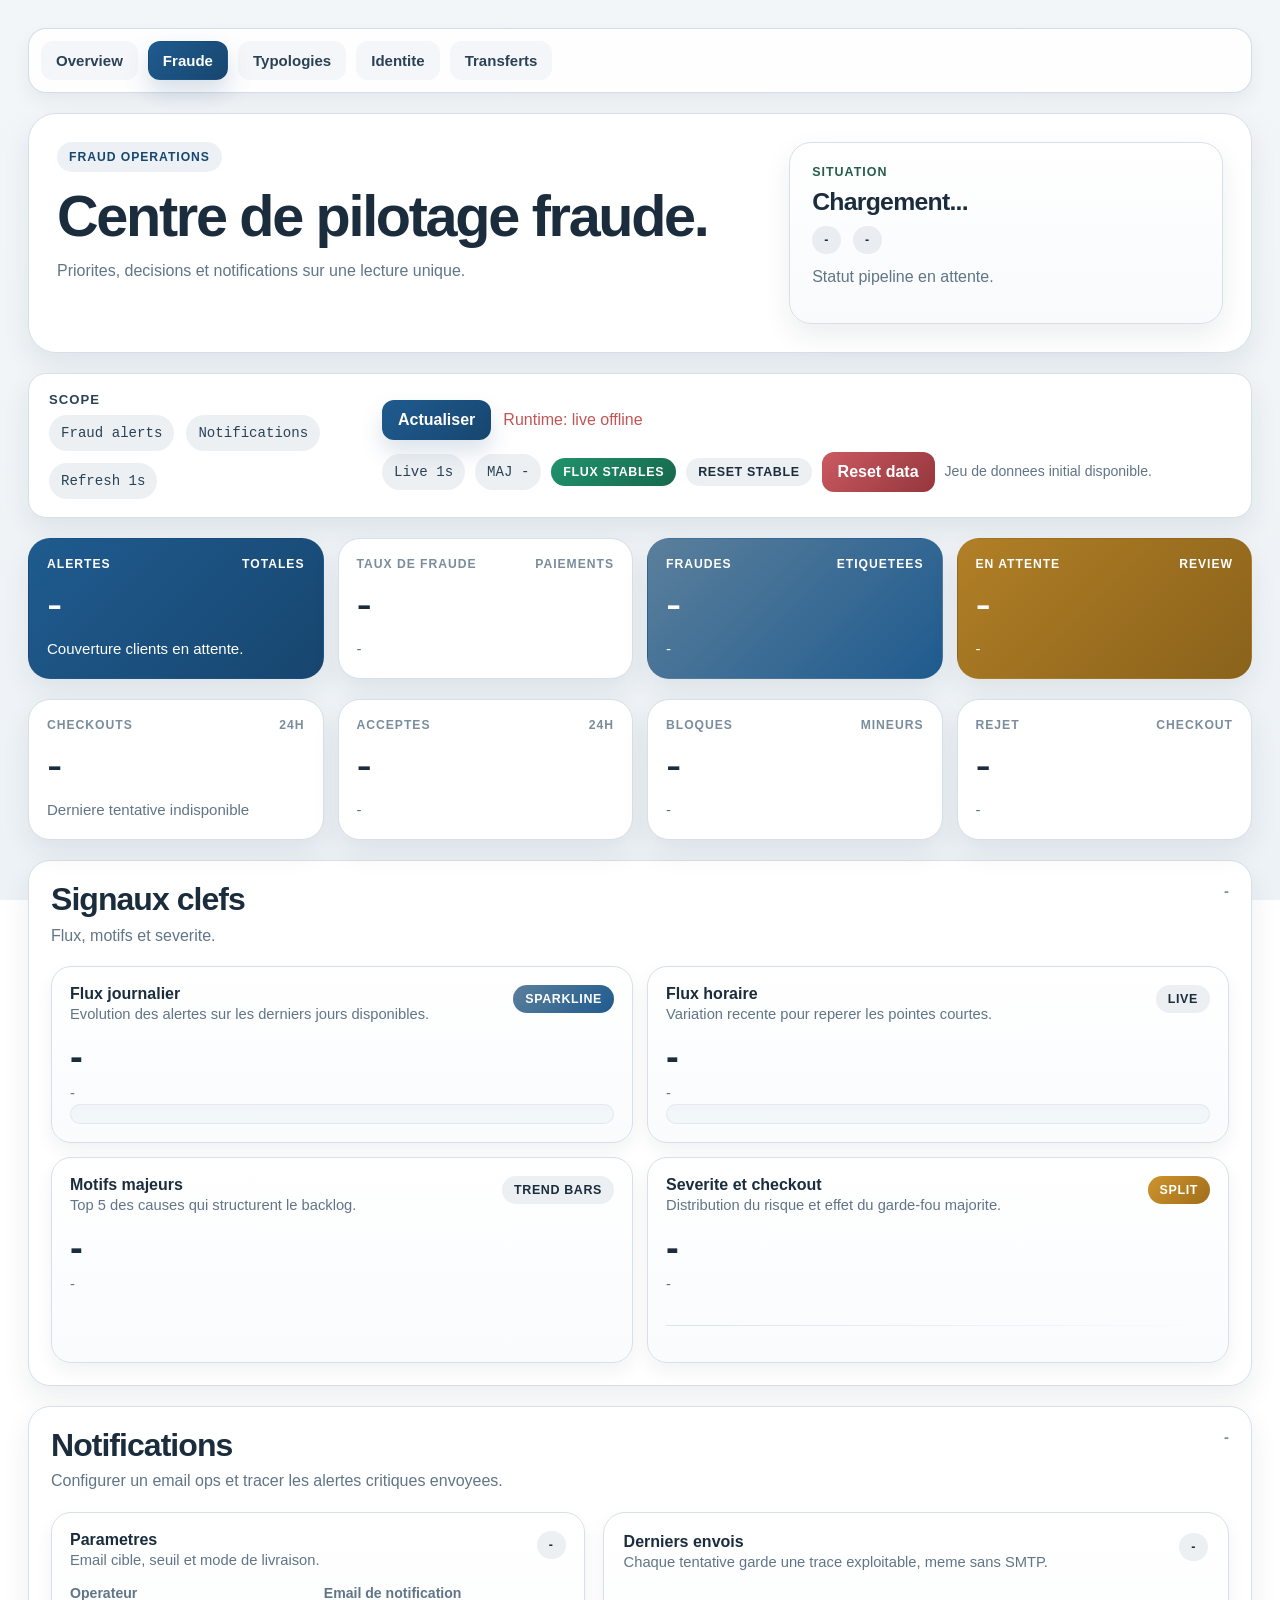
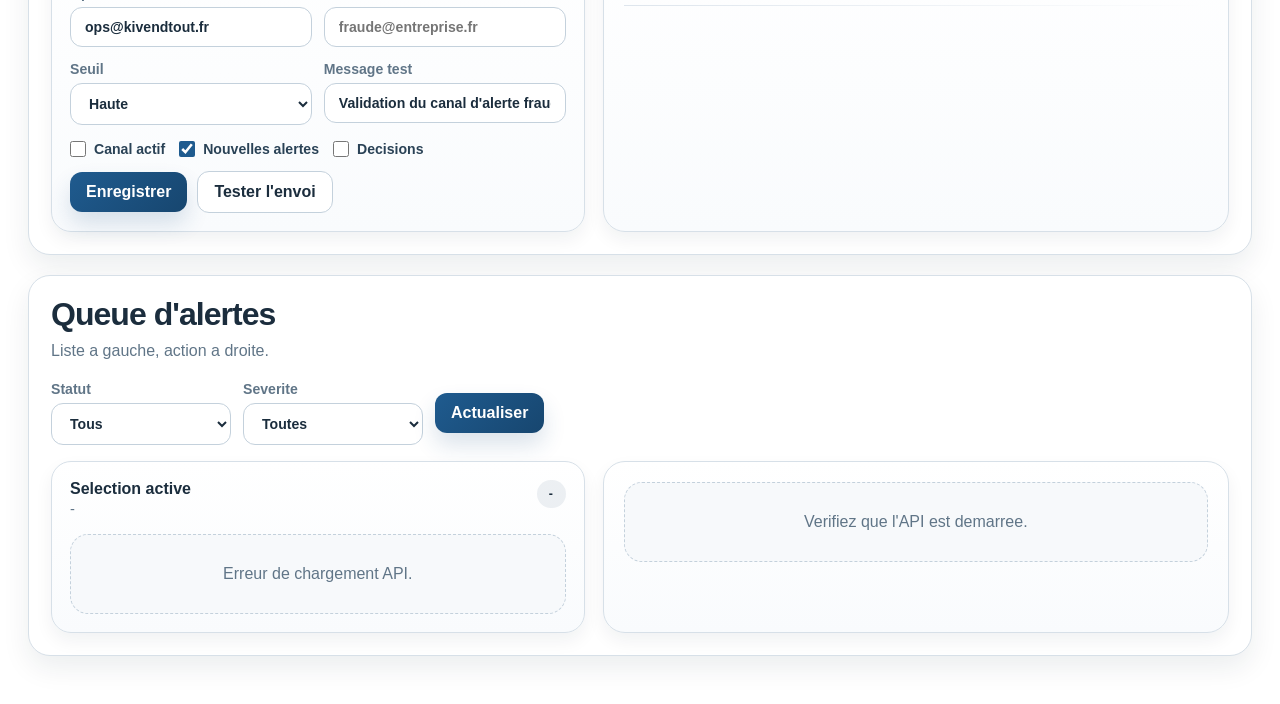
==== dashboard/fraud_dashboard.html @ e23a3c9f "KiVendTout: plateforme data de detection de fraude (RNCP40875 Bloc 1) Projet data complet (PostgreSQ" ====
<!DOCTYPE html>
<html lang="fr">
<head>
    <meta charset="UTF-8">
    <meta name="viewport" content="width=device-width, initial-scale=1.0">
    <title>Fraude Globale - KiVendTout</title>
    <link rel="stylesheet" href="dashboard_theme.css">
    <style>
        .signal-grid {
            display: grid;
            grid-template-columns: repeat(2, minmax(0, 1fr));
            gap: 14px;
        }

        .focus-copy {
            margin-top: 10px;
        }

        .queue-summary {
            display: flex;
            justify-content: space-between;
            gap: 12px;
            align-items: center;
            margin-bottom: 14px;
        }

        .alert-score-line {
            margin-top: 8px;
        }

        .detail-actions {
            margin-top: 18px;
        }

        .detail-actions .action-row {
            margin-top: 12px;
        }

        .notification-grid {
            display: grid;
            grid-template-columns: minmax(320px, 0.92fr) minmax(0, 1.08fr);
            gap: 18px;
        }

        .notification-stack {
            display: grid;
            gap: 14px;
        }

        .notification-row {
            display: grid;
            grid-template-columns: repeat(2, minmax(0, 1fr));
            gap: 12px;
        }

        .toggle-row {
            display: flex;
            gap: 14px;
            flex-wrap: wrap;
            margin-top: 2px;
        }

        .toggle-item {
            display: inline-flex;
            align-items: center;
            gap: 8px;
            color: var(--ink-900);
            font-size: 0.88rem;
            font-weight: 800;
        }

        .toggle-item input {
            width: 16px;
            height: 16px;
            accent-color: var(--accent);
        }

        .notification-summary {
            display: grid;
            gap: 10px;
        }

        .history-list {
            display: grid;
            gap: 10px;
        }

        .history-item {
            padding: 14px 15px;
            border-radius: 16px;
            border: 1px solid var(--border);
            background: var(--card-soft);
        }

        .history-item strong {
            display: block;
            font-size: 0.95rem;
            font-weight: 900;
            color: var(--ink-950);
        }

        .history-item p {
            margin-top: 6px;
            color: var(--ink-760);
            font-size: 0.88rem;
            line-height: 1.5;
        }

        .action-row.compact {
            display: flex;
            gap: 10px;
            flex-wrap: wrap;
        }

        @media (max-width: 980px) {
            .signal-grid {
                grid-template-columns: 1fr;
            }

            .notification-grid,
            .notification-row {
                grid-template-columns: 1fr;
            }
        }
    </style>
</head>
<body>
<div class="layout">
    <nav class="top-nav">
        <a href="index.html">Overview</a>
        <a class="active" href="fraud_dashboard.html">Fraude</a>
        <a href="fraud_types_dashboard.html">Typologies</a>
        <a href="id_cards_dashboard.html">Identite</a>
        <a href="transfer_kpi_dashboard.html">Transferts</a>
    </nav>

    <section class="masthead">
        <div>
            <div class="eyebrow">Fraud operations</div>
            <h1>Centre de pilotage fraude.</h1>
            <p>Priorites, decisions et notifications sur une lecture unique.</p>
        </div>
        <aside class="hero-note">
            <h2>Situation</h2>
            <strong id="fraud-headline">Chargement...</strong>
            <div class="pill-row">
                <span class="status-pill" id="fraud-level">-</span>
                <span class="status-pill" id="transfer-level">-</span>
            </div>
            <p id="transfer-headline" class="focus-copy">Statut pipeline en attente.</p>
            <ul id="fraud-insights" class="info-list"></ul>
        </aside>
    </section>

    <div class="command-strip">
        <div>
            <strong>Scope</strong>
            <div class="command-row">
                <span class="command-chip">Fraud alerts</span>
                <span class="command-chip">Notifications</span>
                <span class="command-chip">Refresh 1s</span>
            </div>
        </div>
        <div class="runtime-line">
            <button class="btn-primary" onclick="refreshFraudDashboard()">Actualiser</button>
            <span id="runtime-status">Runtime: idle</span>
        </div>
    </div>

    <section class="metric-grid">
        <article class="metric-card accent">
            <div class="label"><span>Alertes</span><span>totales</span></div>
            <div class="value" id="total-alerts">-</div>
            <p class="support" id="coverage-copy">Couverture clients en attente.</p>
        </article>
        <article class="metric-card">
            <div class="label"><span>Taux de fraude</span><span>paiements</span></div>
            <div class="value" id="fraud-rate">-</div>
            <p class="support" id="fraud-rate-note">-</p>
        </article>
        <article class="metric-card cool">
            <div class="label"><span>Fraudes</span><span>etiquetees</span></div>
            <div class="value" id="fraud-payments">-</div>
            <p class="support" id="severity-note">-</p>
        </article>
        <article class="metric-card gold">
            <div class="label"><span>En attente</span><span>review</span></div>
            <div class="value" id="pending-review">-</div>
            <p class="support" id="top-reason-copy">-</p>
        </article>
    </section>

    <section class="metric-grid">
        <article class="metric-card">
            <div class="label"><span>Checkouts</span><span>24h</span></div>
            <div class="value" id="checkout-attempts">-</div>
            <p class="support" id="checkout-last-attempt">-</p>
        </article>
        <article class="metric-card">
            <div class="label"><span>Acceptes</span><span>24h</span></div>
            <div class="value" id="checkout-accepted">-</div>
            <p class="support" id="checkout-accepted-note">-</p>
        </article>
        <article class="metric-card">
            <div class="label"><span>Bloques</span><span>mineurs</span></div>
            <div class="value" id="checkout-blocked">-</div>
            <p class="support" id="checkout-blocked-note">-</p>
        </article>
        <article class="metric-card">
            <div class="label"><span>Rejet</span><span>checkout</span></div>
            <div class="value" id="checkout-reject-rate">-</div>
            <p class="support" id="checkout-age-note">-</p>
        </article>
    </section>

    <section class="panel">
        <div class="section-head">
            <div>
                <h2>Signaux clefs</h2>
                <p>Flux, motifs et severite.</p>
            </div>
            <div class="section-meta" id="signal-meta">-</div>
        </div>
        <div class="signal-grid">
            <article class="chart-card">
                <div class="chart-head">
                    <div>
                        <h3>Flux journalier</h3>
                        <p>Evolution des alertes sur les derniers jours disponibles.</p>
                    </div>
                    <span class="status-pill cool">Sparkline</span>
                </div>
                <strong class="chart-value" id="daily-flow-value">-</strong>
                <p class="chart-meta" id="daily-flow-meta">-</p>
                <div class="sparkline-frame" id="daily-flow-chart"></div>
            </article>
            <article class="chart-card">
                <div class="chart-head">
                    <div>
                        <h3>Flux horaire</h3>
                        <p>Variation recente pour reperer les pointes courtes.</p>
                    </div>
                    <span class="status-pill">Live</span>
                </div>
                <strong class="chart-value" id="hourly-flow-value">-</strong>
                <p class="chart-meta" id="hourly-flow-meta">-</p>
                <div class="sparkline-frame" id="hourly-flow-chart"></div>
            </article>
            <article class="chart-card">
                <div class="chart-head">
                    <div>
                        <h3>Motifs majeurs</h3>
                        <p>Top 5 des causes qui structurent le backlog.</p>
                    </div>
                    <span class="status-pill">Trend bars</span>
                </div>
                <strong class="chart-value" id="top-reasons-value">-</strong>
                <p class="chart-meta" id="top-reasons-meta">-</p>
                <div class="bar-list" id="top-reasons-bars"></div>
            </article>
            <article class="chart-card">
                <div class="chart-head">
                    <div>
                        <h3>Severite et checkout</h3>
                        <p>Distribution du risque et effet du garde-fou majorite.</p>
                    </div>
                    <span class="status-pill warning">Split</span>
                </div>
                <strong class="chart-value" id="severity-split-value">-</strong>
                <p class="chart-meta" id="severity-split-meta">-</p>
                <div id="severity-bar"></div>
                <div class="legend-row" id="severity-legend" style="margin-top:12px;"></div>
                <div class="divider"></div>
                <div id="checkout-bar"></div>
                <div class="legend-row" id="checkout-legend" style="margin-top:12px;"></div>
            </article>
        </div>
    </section>

    <section class="panel">
        <div class="section-head">
            <div>
                <h2>Notifications</h2>
                <p>Configurer un email ops et tracer les alertes critiques envoyees.</p>
            </div>
            <div class="section-meta" id="notification-meta">-</div>
        </div>
        <div class="notification-grid">
            <article class="list-panel">
                <div class="list-head">
                    <div>
                        <h3>Parametres</h3>
                        <p>Email cible, seuil et mode de livraison.</p>
                    </div>
                    <span class="status-pill" id="notification-mode-pill">-</span>
                </div>
                <div class="notification-stack">
                    <div class="notification-row">
                        <label class="control" for="operator-identity">
                            Operateur
                            <input id="operator-identity" type="text" value="ops@kivendtout.fr" placeholder="ops@kivendtout.fr">
                        </label>
                        <label class="control" for="notification-email">
                            Email de notification
                            <input id="notification-email" type="email" placeholder="fraude@entreprise.fr">
                        </label>
                    </div>
                    <div class="notification-row">
                        <label class="control" for="notification-severity">
                            Seuil
                            <select id="notification-severity">
                                <option value="HIGH">Haute</option>
                                <option value="MEDIUM">Moyenne et plus</option>
                                <option value="LOW">Toutes</option>
                            </select>
                        </label>
                        <label class="control" for="notification-message">
                            Message test
                            <input id="notification-message" type="text" value="Validation du canal d'alerte fraude." placeholder="Message additionnel">
                        </label>
                    </div>
                    <div class="toggle-row">
                        <label class="toggle-item"><input id="notification-enabled" type="checkbox"> Canal actif</label>
                        <label class="toggle-item"><input id="notification-on-new" type="checkbox" checked> Nouvelles alertes</label>
                        <label class="toggle-item"><input id="notification-on-decision" type="checkbox"> Decisions</label>
                    </div>
                    <div class="action-row compact">
                        <button class="btn-primary" onclick="saveNotificationConfig()">Enregistrer</button>
                        <button class="btn-secondary" onclick="sendTestNotification()">Tester l'envoi</button>
                    </div>
                </div>
            </article>
            <article class="detail-panel">
                <div class="detail-head">
                    <div>
                        <h3>Derniers envois</h3>
                        <p>Chaque tentative garde une trace exploitable, meme sans SMTP.</p>
                    </div>
                    <span class="status-pill" id="notification-history-pill">-</span>
                </div>
                <div class="notification-summary" id="notification-summary"></div>
                <div class="divider"></div>
                <div class="history-list" id="notification-history"></div>
            </article>
        </div>
    </section>

    <section class="panel">
        <div class="section-head">
            <div>
                <h2>Queue d'alertes</h2>
                <p>Liste a gauche, action a droite.</p>
            </div>
        </div>
        <div class="control-row">
            <label class="control" for="filter-status">
                Statut
                <select id="filter-status">
                    <option value="">Tous</option>
                    <option value="PENDING_REVIEW">En attente</option>
                    <option value="INVESTIGATING">En investigation</option>
                    <option value="APPROVED">Approuve</option>
                    <option value="BLOCKED">Bloque</option>
                </select>
            </label>
            <label class="control" for="filter-severity">
                Severite
                <select id="filter-severity">
                    <option value="">Toutes</option>
                    <option value="HIGH">Haute</option>
                    <option value="MEDIUM">Moyenne</option>
                    <option value="LOW">Basse</option>
                </select>
            </label>
            <button class="btn-primary" onclick="loadAlerts()">Actualiser</button>
        </div>
        <div class="drilldown-grid">
            <article class="list-panel">
                <div class="list-head">
                    <div>
                        <h3>Selection active</h3>
                        <p id="queue-copy">-</p>
                    </div>
                    <span class="status-pill" id="queue-status-pill">-</span>
                </div>
                <div class="list-summary" id="queue-summary"></div>
                <div class="list-items" id="alerts-list"></div>
            </article>
            <article class="detail-panel" id="alert-detail"></article>
        </div>
    </section>
</div>

<script src="dashboard_ops.js"></script>
<script src="live_sync.js"></script>
<script>
    const DASHBOARD_HOST = window.location.hostname || 'localhost';
    const API_HOST = ['127.0.0.1', '0.0.0.0', '::1', '[::1]'].includes(DASHBOARD_HOST) ? 'localhost' : DASHBOARD_HOST;
    const API_URL = `${window.location.protocol}//${API_HOST}:8000`;
    let currentAlerts = [];
    let selectedAlertId = null;
    let checkoutStatsCache = null;
    let fraudStatsCache = null;
    let notificationConfigCache = null;
    let notificationHistoryCache = [];
    let opsController = null;

    function escapeHtml(value) {
        return String(value ?? '')
            .replace(/&/g, '&amp;')
            .replace(/</g, '&lt;')
            .replace(/>/g, '&gt;')
            .replace(/"/g, '&quot;')
            .replace(/'/g, '&#39;');
    }

    function setRuntimeStatus(message, isError = false) {
        const el = document.getElementById('runtime-status');
        if (!el) return;
        el.textContent = `Runtime: ${message}`;
        el.style.color = isError ? 'var(--danger)' : 'var(--ink-760)';
    }

    function setTonePill(id, label) {
        const el = document.getElementById(id);
        if (!el) return;
        el.textContent = label || '-';
        el.className = 'status-pill';
        if (['modere', 'moyenne', 'inactif'].includes(label)) {
            el.classList.add('warning');
        } else if (['eleve', 'aucune_donnee'].includes(label)) {
            el.classList.add('danger');
        } else if (['faible', 'ok', 'actif', 'large'].includes(label)) {
            el.classList.add('success');
        } else {
            el.classList.add('cool');
        }
    }

    function translateStatus(status) {
        const translations = {
            PENDING_REVIEW: 'En attente',
            INVESTIGATING: 'En investigation',
            APPROVED: 'Approuve',
            BLOCKED: 'Bloque'
        };
        return translations[status] || status || '-';
    }

    function translateDecision(decision) {
        const translations = {
            APPROVE: 'Approuver',
            BLOCK: 'Bloquer',
            INVESTIGATE: 'Investigation'
        };
        return translations[decision] || decision || '-';
    }

    function translateReason(reason) {
        const translations = {
            FIRST_PAYMENT: 'Premier paiement',
            NEW_CUSTOMER: 'Nouveau client',
            UNUSUAL_HOUR: 'Horaire suspect',
            MOBILE_DEVICE: 'Appareil mobile',
            DIRECT_TRAFFIC: 'Trafic direct',
            PAYMENT_FAILED: 'Paiement echoue',
            VELOCITY_HIGH: 'Velocite elevee',
            NEW_DEVICE: 'Nouvel appareil',
            UNUSUAL_AMOUNT: 'Montant inhabituel',
            FAST_CHECKOUT: 'Checkout rapide',
            GEO_MISMATCH: 'Geo mismatch',
            AGE_RESTRICTED_ATTEMPT: 'Tentative produit 18+ mineur',
            IDENTITY_CHECK_REQUIRED: 'Controle identite requis',
            ADULT_CATALOG: 'Produit sensible',
            YOUNG_ADULT: 'Jeune adulte',
            ALT_PAYMENT_METHOD: 'Moyen de paiement alternatif',
            MANUAL_SETTLEMENT: 'Reglement manuel',
            PAYMENT_RISK_REVIEW: 'Revue risque paiement'
        };
        return translations[reason] || reason || '-';
    }

    function severityLabel(severity) {
        return ({ HIGH: 'Haute', MEDIUM: 'Moyenne', LOW: 'Basse' }[severity]) || severity || '-';
    }

    function severityTone(severity) {
        if (severity === 'HIGH') return 'danger';
        if (severity === 'MEDIUM') return 'warning';
        return 'cool';
    }

    function riskBarColor(score) {
        if (score >= 80) return 'var(--danger)';
        if (score >= 60) return 'var(--warning)';
        return 'var(--accent-cool)';
    }

    function fmtNumber(value, digits = 0) {
        if (value === null || value === undefined || Number.isNaN(Number(value))) return '-';
        return Number(value).toLocaleString('fr-FR', { minimumFractionDigits: digits, maximumFractionDigits: digits });
    }

    function toShortDate(value) {
        if (!value) return '-';
        return new Date(value).toLocaleString('fr-FR');
    }

    function getOperatorIdentity() {
        const value = (document.getElementById('operator-identity')?.value || '').trim();
        return value || 'ops@kivendtout.fr';
    }

    function buildSparklineSvg(points, tone = 'accent') {
        if (!points.length) {
            return '<div class="empty-state">Aucune serie disponible.</div>';
        }

        const width = 320;
        const height = 90;
        const paddingX = 10;
        const paddingY = 8;
        const max = Math.max(...points.map(point => Number(point.value) || 0), 1);
        const min = Math.min(...points.map(point => Number(point.value) || 0), 0);
        const range = Math.max(max - min, 1);
        const step = points.length === 1 ? 0 : (width - paddingX * 2) / (points.length - 1);
        const coords = points.map((point, index) => {
            const x = paddingX + step * index;
            const y = height - paddingY - (((Number(point.value) || 0) - min) / range) * (height - paddingY * 2);
            return { x, y };
        });
        const path = coords.map((point, index) => `${index === 0 ? 'M' : 'L'} ${point.x} ${point.y}`).join(' ');
        const area = `M ${coords[0].x} ${height - paddingY} ${coords.map(point => `L ${point.x} ${point.y}`).join(' ')} L ${coords[coords.length - 1].x} ${height - paddingY} Z`;
        const last = coords[coords.length - 1];
        const firstLabel = escapeHtml(points[0].label || 'debut');
        const lastLabel = escapeHtml(points[points.length - 1].label || 'fin');

        return `
            <svg class="sparkline" viewBox="0 0 ${width} ${height}" preserveAspectRatio="none" aria-hidden="true">
                <line class="sparkline-grid" x1="0" y1="${height - paddingY}" x2="${width}" y2="${height - paddingY}"></line>
                <line class="sparkline-grid" x1="0" y1="${(height - paddingY) / 2}" x2="${width}" y2="${(height - paddingY) / 2}"></line>
                <path class="sparkline-area ${tone}" d="${area}"></path>
                <path class="sparkline-line ${tone}" d="${path}"></path>
                ${coords.map(point => `<circle class="sparkline-point ${tone}" cx="${point.x}" cy="${point.y}" r="3.5"></circle>`).join('')}
                <text x="0" y="${height - 2}">${firstLabel}</text>
                <text x="${width}" y="${height - 2}" text-anchor="end">${lastLabel}</text>
                <text x="${Math.max(0, last.x - 6)}" y="${Math.max(12, last.y - 10)}" text-anchor="end">${fmtNumber(points[points.length - 1].value)}</text>
            </svg>
        `;
    }

    function renderSparkline(containerId, points, tone = 'accent') {
        document.getElementById(containerId).innerHTML = buildSparklineSvg(points, tone);
    }

    function renderBarList(containerId, rows, labelFn = value => value, tone = 'accent') {
        const container = document.getElementById(containerId);
        if (!rows.length) {
            container.innerHTML = '<div class="empty-state">Aucune valeur disponible.</div>';
            return;
        }
        const max = Math.max(...rows.map(row => Number(row.count) || 0), 1);
        container.innerHTML = rows.map(row => {
            const pct = ((Number(row.count) || 0) / max) * 100;
            return `
                <div class="bar-row">
                    <div class="bar-label">${escapeHtml(labelFn(row.reason || row.label || '-'))}</div>
                    <div class="bar-track"><div class="bar-fill ${tone}" style="width:${pct}%;"></div></div>
                    <div class="bar-value">${fmtNumber(row.count || row.value || 0)}</div>
                </div>
            `;
        }).join('');
    }

    function renderSplitBar(targetId, counts, total, mode = 'severity') {
        const el = document.getElementById(targetId);
        if (!total) {
            el.innerHTML = '<div class="empty-state">Aucune repartition disponible.</div>';
            return;
        }
        const segments = counts.map(item => {
            const width = Math.max((item.value / total) * 100, item.value > 0 ? 6 : 0);
            return `<div class="stacked-segment ${item.tone}" style="width:${width}%;"></div>`;
        }).join('');
        el.innerHTML = `<div class="stacked-bar" role="img" aria-label="${mode}">${segments}</div>`;
    }

    function updateSeverityVisuals(stats) {
        const counts = [
            { label: 'Haute', value: stats.alerts_by_severity?.HIGH || 0, tone: 'high' },
            { label: 'Moyenne', value: stats.alerts_by_severity?.MEDIUM || 0, tone: 'medium' },
            { label: 'Basse', value: stats.alerts_by_severity?.LOW || 0, tone: 'low' }
        ];
        const total = counts.reduce((sum, item) => sum + item.value, 0);
        document.getElementById('severity-split-value').textContent = `${fmtNumber(total)} alertes`;
        document.getElementById('severity-split-meta').textContent = `Haute ${fmtNumber(counts[0].value)} | Moyenne ${fmtNumber(counts[1].value)} | Basse ${fmtNumber(counts[2].value)}`;
        renderSplitBar('severity-bar', counts, total, 'repartition severite');
        document.getElementById('severity-legend').innerHTML = counts.map(item => `
            <span class="legend-chip"><span class="legend-dot ${item.tone}"></span>${item.label} ${fmtNumber(item.value)}</span>
        `).join('');
    }

    function updateCheckoutVisuals(stats) {
        if (!stats) return;
        const counts = [
            { label: 'Acceptes', value: stats.accepted_orders || 0, tone: 'low' },
            { label: 'Bloques', value: stats.blocked_underage_orders || 0, tone: 'high' }
        ];
        const total = counts.reduce((sum, item) => sum + item.value, 0);
        renderSplitBar('checkout-bar', counts, total, 'checkout');
        document.getElementById('checkout-legend').innerHTML = counts.map(item => `
            <span class="legend-chip"><span class="legend-dot ${item.tone}"></span>${item.label} ${fmtNumber(item.value)}</span>
        `).join('');
    }

    function renderAlertList() {
        const container = document.getElementById('alerts-list');
        if (!currentAlerts.length) {
            container.innerHTML = '<div class="empty-state">Aucune alerte sur ce filtre.</div>';
            document.getElementById('queue-summary').innerHTML = '';
            document.getElementById('queue-copy').textContent = 'Aucune ligne disponible.';
            document.getElementById('queue-status-pill').textContent = 'vide';
            document.getElementById('queue-status-pill').className = 'status-pill';
            document.getElementById('queue-status-pill').classList.add('cool');
            document.getElementById('alert-detail').innerHTML = '<div class="empty-state">Selectionner un filtre ou relancer les flux.</div>';
            return;
        }

        const visibleAlerts = currentAlerts.slice(0, 18);
        const highCount = currentAlerts.filter(alert => alert.severity === 'HIGH').length;
        const avgScore = currentAlerts.reduce((sum, alert) => sum + (alert.risk_score || 0), 0) / currentAlerts.length;
        document.getElementById('queue-copy').textContent = `${visibleAlerts.length}/${currentAlerts.length} lignes affichees`;
        const leadSeverity = highCount > 0 ? 'focus haute severite' : 'mix stable';
        document.getElementById('queue-status-pill').textContent = leadSeverity;
        document.getElementById('queue-status-pill').className = 'status-pill';
        document.getElementById('queue-status-pill').classList.add(highCount > 0 ? 'danger' : 'cool');
        document.getElementById('queue-summary').innerHTML = `
            <div class="key-stat-row">
                <span class="key-stat">En file ${fmtNumber(currentAlerts.length)}</span>
                <span class="key-stat">High ${fmtNumber(highCount)}</span>
                <span class="key-stat">Score moyen ${fmtNumber(avgScore, 1)}</span>
            </div>
        `;

        container.innerHTML = visibleAlerts.map(alert => `
            <article class="list-item ${alert.alert_id === selectedAlertId ? 'active' : ''}" data-alert-id="${escapeHtml(alert.alert_id)}">
                <div class="list-item-head">
                    <div>
                        <div class="list-item-title">${escapeHtml(alert.alert_id)}</div>
                        <div class="list-item-meta">${translateStatus(alert.status)} | ${toShortDate(alert.alert_timestamp)}</div>
                    </div>
                    <span class="chip ${severityTone(alert.severity)}">${severityLabel(alert.severity)}</span>
                </div>
                <div class="list-item-copy">Client ${escapeHtml(alert.customer_id || '-')} | Score ${fmtNumber(alert.risk_score)}</div>
                <div class="alert-score-line">
                    <div class="progress-track">
                        <div class="progress-value" style="width:${Math.min(Math.max(alert.risk_score || 0, 0), 100)}%; background:${riskBarColor(alert.risk_score || 0)};"></div>
                    </div>
                </div>
                <div class="tag-row">
                    ${(alert.fraud_reasons || []).slice(0, 3).map(reason => `<span class="soft-tag">${escapeHtml(translateReason(reason))}</span>`).join('')}
                </div>
            </article>
        `).join('');

        container.querySelectorAll('.list-item').forEach(node => {
            node.addEventListener('click', () => {
                selectedAlertId = node.dataset.alertId;
                renderAlertList();
                renderAlertDetail();
            });
        });
    }

    function renderAlertDetail() {
        const container = document.getElementById('alert-detail');
        const alert = currentAlerts.find(item => item.alert_id === selectedAlertId) || currentAlerts[0];
        if (!alert) {
            container.innerHTML = '<div class="empty-state">Aucune alerte selectionnee.</div>';
            return;
        }
        selectedAlertId = alert.alert_id;
        const reasons = Array.isArray(alert.fraud_reasons) ? alert.fraud_reasons : [];
        container.innerHTML = `
            <div class="detail-head">
                <div>
                    <h3>${escapeHtml(alert.alert_id)}</h3>
                    <p>${translateStatus(alert.status)} | ${toShortDate(alert.alert_timestamp)}</p>
                </div>
                <span class="chip ${severityTone(alert.severity)}">${severityLabel(alert.severity)}</span>
            </div>
            <div class="detail-score">
                <div class="list-item-head">
                    <div>
                        <div class="list-item-title">Score de risque ${fmtNumber(alert.risk_score)}/100</div>
                        <div class="list-item-meta">${escapeHtml(alert.event_type || '-')} | ${escapeHtml(alert.utm_source || '-')}</div>
                    </div>
                    <span class="status-pill ${severityTone(alert.severity)}">${translateStatus(alert.status)}</span>
                </div>
                <div class="progress-track" style="margin-top:10px; height:12px;">
                    <div class="progress-value" style="width:${Math.min(Math.max(alert.risk_score || 0, 0), 100)}%; background:${riskBarColor(alert.risk_score || 0)};"></div>
                </div>
            </div>
            <div class="detail-grid">
                <div class="detail-card"><span>Client</span><strong>${escapeHtml(alert.customer_id || '-')}</strong></div>
                <div class="detail-card"><span>Session</span><strong>${escapeHtml(alert.session_id || '-')}</strong></div>
                <div class="detail-card"><span>Pays</span><strong>${escapeHtml(alert.customer_country || '-')}</strong></div>
                <div class="detail-card"><span>Appareil</span><strong>${escapeHtml(alert.device || '-')}</strong></div>
                <div class="detail-card"><span>Paiements precedents</span><strong>${fmtNumber(alert.previous_payments || 0)}</strong></div>
                <div class="detail-card"><span>Nouveau client</span><strong>${alert.is_new_customer ? 'Oui' : 'Non'}</strong></div>
            </div>
            <div class="subpanel">
                <div class="detail-head">
                    <div>
                        <h3>Motifs et contexte</h3>
                        <p>Signaux actifs pour cette alerte.</p>
                    </div>
                </div>
                <div class="tag-row">
                    ${reasons.length ? reasons.map(reason => `<span class="soft-tag">${escapeHtml(translateReason(reason))}</span>`).join('') : '<span class="soft-tag">Aucun motif</span>'}
                </div>
                <div class="divider"></div>
                <p class="detail-copy">Evenement ${escapeHtml(alert.event_type || '-')} declenche a ${toShortDate(alert.event_timestamp || alert.alert_timestamp)} depuis ${escapeHtml(alert.customer_country || '-')}. Le canal ${escapeHtml(alert.utm_source || '-')} et l'appareil ${escapeHtml(alert.device || '-')} sont inclus dans la decision.</p>
            </div>
            <div class="detail-actions">
                ${alert.status === 'PENDING_REVIEW' ? `
                    <div class="emphasis-note">Action recommandee: trancher rapidement la decision pour sortir la ligne du backlog.</div>
                    <div class="action-row">
                        <button class="btn-success" onclick="decideAlert('${escapeHtml(alert.alert_id)}', 'APPROVE')">Approuver</button>
                        <button class="btn-danger" onclick="decideAlert('${escapeHtml(alert.alert_id)}', 'BLOCK')">Bloquer</button>
                        <button class="btn-warning" onclick="decideAlert('${escapeHtml(alert.alert_id)}', 'INVESTIGATE')">Investiguer</button>
                        <button class="btn-secondary" onclick="notifySelectedAlert('${escapeHtml(alert.alert_id)}')">Notifier</button>
                    </div>
                ` : `
                    <div class="emphasis-note">Decision appliquee: ${escapeHtml(translateDecision(alert.decision || alert.status))}${alert.decided_by ? ` par ${escapeHtml(alert.decided_by)}` : ''}${alert.decided_at ? ` le ${toShortDate(alert.decided_at)}` : ''}.</div>
                    <div class="action-row compact">
                        <button class="btn-secondary" onclick="notifySelectedAlert('${escapeHtml(alert.alert_id)}')">Notifier</button>
                    </div>
                `}
            </div>
        `;
    }

    function renderNotificationHistory() {
        const summary = document.getElementById('notification-summary');
        const container = document.getElementById('notification-history');
        const pill = document.getElementById('notification-history-pill');
        const config = notificationConfigCache || {};
        const history = notificationHistoryCache || [];

        summary.innerHTML = `
            <div class="key-stat-row">
                <span class="key-stat">Canal ${config.enabled ? 'actif' : 'inactif'}</span>
                <span class="key-stat">Seuil ${config.min_severity || '-'}</span>
                <span class="key-stat">${config.delivery_mode || '-'}</span>
            </div>
        `;

        pill.textContent = history.length ? `${history.length} trace(s)` : 'aucune trace';
        pill.className = 'status-pill';
        pill.classList.add(history.length ? 'success' : 'cool');

        if (!history.length) {
            container.innerHTML = '<div class="empty-state">Aucun envoi enregistre.</div>';
            return;
        }

        container.innerHTML = history.slice(0, 6).map(item => `
            <article class="history-item">
                <strong>${escapeHtml(item.subject || item.alert_id || 'Notification')}</strong>
                <div class="tag-row">
                    <span class="soft-tag">${escapeHtml(item.delivery_mode || '-')}</span>
                    <span class="soft-tag">${escapeHtml(item.status || '-')}</span>
                    <span class="soft-tag">${escapeHtml(item.recipient_email || '-')}</span>
                </div>
                <p>${toShortDate(item.timestamp)}${item.preview_file ? ` • ${escapeHtml(item.preview_file)}` : ''}</p>
            </article>
        `).join('');
    }

    async function loadNotificationConfig() {
        const response = await fetch(`${API_URL}/api/alert-notifications/config`);
        if (!response.ok) throw new Error(`HTTP ${response.status} on notification config`);
        const config = await response.json();
        notificationConfigCache = config;
        document.getElementById('notification-enabled').checked = !!config.enabled;
        document.getElementById('notification-email').value = config.recipient_email || '';
        document.getElementById('notification-severity').value = config.min_severity || 'HIGH';
        document.getElementById('notification-on-new').checked = !!config.notify_on_new_alert;
        document.getElementById('notification-on-decision').checked = !!config.notify_on_decision;
        document.getElementById('notification-meta').textContent = config.smtp_configured
            ? `SMTP actif • expéditeur ${config.sender_email || '-'}`
            : 'Mode apercu local si SMTP absent';
        const modePill = document.getElementById('notification-mode-pill');
        modePill.textContent = config.delivery_mode || '-';
        modePill.className = 'status-pill';
        modePill.classList.add(config.delivery_mode === 'smtp' ? 'success' : config.delivery_mode === 'preview' ? 'warning' : 'cool');
        renderNotificationHistory();
    }

    async function loadNotificationHistory() {
        const response = await fetch(`${API_URL}/api/alert-notifications/history?limit=10`);
        if (!response.ok) throw new Error(`HTTP ${response.status} on notification history`);
        const payload = await response.json();
        notificationHistoryCache = payload.items || [];
        renderNotificationHistory();
    }

    async function saveNotificationConfig() {
        try {
            const response = await fetch(`${API_URL}/api/alert-notifications/config`, {
                method: 'PUT',
                headers: { 'Content-Type': 'application/json' },
                body: JSON.stringify({
                    enabled: document.getElementById('notification-enabled').checked,
                    recipient_email: document.getElementById('notification-email').value,
                    min_severity: document.getElementById('notification-severity').value,
                    notify_on_new_alert: document.getElementById('notification-on-new').checked,
                    notify_on_decision: document.getElementById('notification-on-decision').checked,
                    updated_by: getOperatorIdentity()
                })
            });
            if (!response.ok) {
                const payload = await response.json().catch(() => ({}));
                throw new Error(payload.detail || `HTTP ${response.status}`);
            }
            await loadNotificationConfig();
            await loadNotificationHistory();
            setRuntimeStatus('configuration notification enregistree');
        } catch (error) {
            console.error('Erreur save notification config:', error);
            setRuntimeStatus(`notification: ${error.message || error}`, true);
        }
    }

    async function sendTestNotification() {
        try {
            const response = await fetch(`${API_URL}/api/alert-notifications/test`, {
                method: 'POST',
                headers: { 'Content-Type': 'application/json' },
                body: JSON.stringify({
                    recipient_email: document.getElementById('notification-email').value,
                    message: document.getElementById('notification-message').value,
                    updated_by: getOperatorIdentity()
                })
            });
            if (!response.ok) {
                const payload = await response.json().catch(() => ({}));
                throw new Error(payload.detail || `HTTP ${response.status}`);
            }
            await loadNotificationHistory();
            setRuntimeStatus('notification test envoyee');
        } catch (error) {
            console.error('Erreur test notification:', error);
            setRuntimeStatus(`notification test: ${error.message || error}`, true);
        }
    }

    async function notifySelectedAlert(alertId) {
        try {
            const response = await fetch(`${API_URL}/api/alerts/${encodeURIComponent(alertId)}/notify`, {
                method: 'POST',
                headers: { 'Content-Type': 'application/json' },
                body: JSON.stringify({
                    recipient_email: document.getElementById('notification-email').value,
                    message: 'Escalade manuelle depuis la queue d alertes.',
                    updated_by: getOperatorIdentity()
                })
            });
            if (!response.ok) {
                const payload = await response.json().catch(() => ({}));
                throw new Error(payload.detail || `HTTP ${response.status}`);
            }
            await loadNotificationHistory();
            setRuntimeStatus(`notification envoyee pour ${alertId}`);
        } catch (error) {
            console.error('Erreur notification alerte:', error);
            setRuntimeStatus(`notification alerte: ${error.message || error}`, true);
        }
    }

    async function loadReadableSummary() {
        try {
            const response = await fetch(`${API_URL}/api/kpis/readable?limit=200&micro_batch_window_hours=24`);
            if (!response.ok) throw new Error(`HTTP ${response.status}`);
            const payload = await response.json();
            const fraud = payload.fraud || {};
            const fraudKpis = fraud.kpis || {};
            const transfer = payload.transfer || {};

            document.getElementById('fraud-headline').textContent = fraud.headline || '-';
            document.getElementById('transfer-headline').textContent = transfer.headline || '-';
            document.getElementById('coverage-copy').textContent = `Couverture clients ${fraudKpis.customer_alert_coverage_percent ?? '-'}%`;
            document.getElementById('top-reason-copy').textContent = `Motif dominant ${fraudKpis.top_reason || '-'}`;
            setTonePill('fraud-level', fraud.risk_level || '-');
            setTonePill('transfer-level', transfer.micro_batch_status || transfer.availability || '-');

            const insights = []
                .concat(Array.isArray(fraud.interpretation) ? fraud.interpretation : [])
                .concat(Array.isArray(transfer.interpretation) ? transfer.interpretation : []);
            document.getElementById('fraud-insights').innerHTML = insights.length
                ? insights.slice(0, 4).map(item => `<li>${escapeHtml(item)}</li>`).join('')
                : '<li>Aucune interpretation disponible.</li>';
        } catch (error) {
            console.error('Erreur chargement synthese:', error);
        }
    }

    async function loadStats() {
        try {
            const response = await fetch(`${API_URL}/api/stats`);
            if (!response.ok) throw new Error(`HTTP ${response.status}`);
            const stats = await response.json();
            fraudStatsCache = stats;

            document.getElementById('total-alerts').textContent = fmtNumber(stats.total_alerts || 0);
            document.getElementById('fraud-rate').textContent = `${fmtNumber(stats.fraud_rate || 0, 2)}%`;
            document.getElementById('fraud-payments').textContent = fmtNumber(stats.fraudulent_payments || 0);
            document.getElementById('pending-review').textContent = fmtNumber(stats.alerts_by_status?.PENDING_REVIEW || 0);
            document.getElementById('fraud-rate-note').textContent = `${fmtNumber(stats.fraudulent_payments || 0)}/${fmtNumber(stats.total_payments || 0)} paiements frauduleux`;
            document.getElementById('severity-note').textContent = `Haute severite ${fmtNumber(stats.alerts_by_severity?.HIGH || 0)}`;
            document.getElementById('signal-meta').textContent = `Raison dominante ${translateReason(stats.top_fraud_reasons?.[0]?.reason || '-')}`;

            const dailyPoints = (stats.alerts_by_day || []).map(item => ({ label: item.day, value: item.count }));
            const hourlyPoints = (stats.alerts_by_hour || []).map(item => ({ label: `${String(item.hour).padStart(2, '0')}h`, value: item.count }));
            const topReasons = (stats.top_fraud_reasons || []).slice(0, 5).map(item => ({ reason: item.reason, count: item.count }));

            document.getElementById('daily-flow-value').textContent = dailyPoints.length ? fmtNumber(dailyPoints[dailyPoints.length - 1].value) : '-';
            document.getElementById('daily-flow-meta').textContent = dailyPoints.length > 1
                ? `${fmtNumber(dailyPoints.length)} points | dernier jour ${dailyPoints[dailyPoints.length - 1].label}`
                : 'Serie courte';
            renderSparkline('daily-flow-chart', dailyPoints, 'accent');

            document.getElementById('hourly-flow-value').textContent = hourlyPoints.length ? fmtNumber(hourlyPoints[hourlyPoints.length - 1].value) : '-';
            document.getElementById('hourly-flow-meta').textContent = hourlyPoints.length > 1
                ? `${fmtNumber(hourlyPoints.length)} points horaires`
                : 'Serie courte';
            renderSparkline('hourly-flow-chart', hourlyPoints, 'cool');

            document.getElementById('top-reasons-value').textContent = topReasons.length ? translateReason(topReasons[0].reason) : '-';
            document.getElementById('top-reasons-meta').textContent = topReasons.length ? `${fmtNumber(topReasons[0].count)} occurrences sur le motif dominant` : '-';
            renderBarList('top-reasons-bars', topReasons, translateReason, 'gold');

            updateSeverityVisuals(stats);
        } catch (error) {
            console.error('Erreur chargement stats:', error);
        }
    }

    async function loadCheckoutStats() {
        try {
            const response = await fetch(`${API_URL}/api/checkout/stats?window_hours=24`);
            if (!response.ok) throw new Error(`HTTP ${response.status}`);
            const stats = await response.json();
            checkoutStatsCache = stats;

            document.getElementById('checkout-attempts').textContent = fmtNumber(stats.total_attempts || 0);
            document.getElementById('checkout-accepted').textContent = fmtNumber(stats.accepted_orders || 0);
            document.getElementById('checkout-blocked').textContent = fmtNumber(stats.blocked_underage_orders || 0);
            document.getElementById('checkout-reject-rate').textContent = `${fmtNumber(stats.rejection_rate || 0, 2)}%`;
            document.getElementById('checkout-accepted-note').textContent = `${fmtNumber(stats.accepted_orders || 0)}/${fmtNumber(stats.total_attempts || 0)} acceptes`;
            document.getElementById('checkout-blocked-note').textContent = `${fmtNumber(stats.adult_product_rejected || 0)}/${fmtNumber(stats.adult_product_attempts || 0)} refus Adult`;
            document.getElementById('checkout-age-note').textContent = `Age moyen ${fmtNumber(stats.avg_customer_age || 0, 1)} ans`;
            document.getElementById('checkout-last-attempt').textContent = stats.last_attempt_at
                ? `Derniere tentative ${toShortDate(stats.last_attempt_at)}`
                : 'Derniere tentative indisponible';
            updateCheckoutVisuals(stats);
        } catch (error) {
            console.error('Erreur checkout stats:', error);
            document.getElementById('checkout-last-attempt').textContent = 'Derniere tentative indisponible';
        }
    }

    async function loadAlerts() {
        const status = document.getElementById('filter-status').value;
        const severity = document.getElementById('filter-severity').value;
        const params = new URLSearchParams();
        if (status) params.append('status', status);
        if (severity) params.append('severity', severity);
        params.append('limit', '60');

        try {
            const response = await fetch(`${API_URL}/api/alerts?${params.toString()}`);
            if (!response.ok) throw new Error(`HTTP ${response.status}`);
            currentAlerts = await response.json();
            if (!currentAlerts.some(alert => alert.alert_id === selectedAlertId)) {
                selectedAlertId = currentAlerts[0]?.alert_id || null;
            }
            renderAlertList();
            renderAlertDetail();
        } catch (error) {
            console.error('Erreur chargement alertes:', error);
            currentAlerts = [];
            document.getElementById('alerts-list').innerHTML = '<div class="empty-state">Erreur de chargement API.</div>';
            document.getElementById('alert-detail').innerHTML = '<div class="empty-state">Verifiez que l\'API est demarree.</div>';
        }
    }

    async function decideAlert(alertId, decision) {
        const decidedBy = getOperatorIdentity();
        const notes = prompt('Note optionnelle:') || '';
        try {
            const response = await fetch(`${API_URL}/api/alerts/${alertId}/decide`, {
                method: 'POST',
                headers: { 'Content-Type': 'application/json' },
                body: JSON.stringify({ decision, decided_by: decidedBy, notes })
            });
            if (!response.ok) throw new Error(`HTTP ${response.status}`);
            await Promise.all([loadAlerts(), loadStats(), loadReadableSummary(), loadNotificationHistory()]);
        } catch (error) {
            console.error('Erreur decision:', error);
            alert('Erreur lors de la prise de decision');
        }
    }

    async function refreshFraudDashboard() {
        await Promise.all([
            loadStats(),
            loadCheckoutStats(),
            loadAlerts(),
            loadReadableSummary(),
            loadNotificationConfig(),
            loadNotificationHistory()
        ]);
        if (opsController) {
            opsController.markRefresh('fraude');
        }
    }

    document.getElementById('filter-status').addEventListener('change', loadAlerts);
    document.getElementById('filter-severity').addEventListener('change', loadAlerts);

    window.addEventListener('DOMContentLoaded', () => {
        if (window.KiDashboardOps) {
            opsController = window.KiDashboardOps.attach({
                apiUrl: API_URL,
                onAfterReset: () => refreshFraudDashboard()
            });
        }
        setRuntimeStatus('idle');
        refreshFraudDashboard();
        setInterval(() => {
            refreshFraudDashboard();
        }, 1000);
        if (window.KiLiveSync) {
            window.KiLiveSync.attach({
                apiUrl: API_URL,
                onTick: refreshFraudDashboard,
                onState: state => {
                    if (opsController) {
                        opsController.updateLiveState(state);
                    }
                },
                setStatus: setRuntimeStatus,
                refreshOnIdleEveryMs: 1000,
                activeRefreshEveryMs: 1000,
                minRefreshIntervalMs: 1000,
                reconnectDelayMs: 1000,
                fallbackEveryMs: 1000
            });
        }
    });
</script>
</body>
</html>
---- dashboard/dashboard_theme.css ----
:root {
    --font-ui: "Avenir Next", "Segoe UI", "Gill Sans", sans-serif;
    --font-display: "Avenir Next", "Segoe UI", "Gill Sans", sans-serif;
    --font-mono: "SFMono-Regular", Consolas, monospace;

    --ink-950: #1b2d3d;
    --ink-900: #2a4256;
    --ink-760: #607587;
    --ink-640: #7a8d9d;
    --bg-page: #f3f6f9;
    --bg-page-alt: #edf2f6;
    --card: #ffffff;
    --card-soft: #f7f9fb;
    --border: #d7e0e8;
    --border-strong: #c4d1dc;
    --accent: #1f5b8f;
    --accent-deep: #17466f;
    --teal: #2f7d61;
    --teal-deep: #255f4a;
    --accent-cool: #5b7f9b;
    --gold: #b27a22;
    --success: #2f7d61;
    --warning: #c2872a;
    --danger: #c45454;
    --shadow-xl: 0 24px 60px rgba(15, 37, 55, 0.12);
    --shadow-lg: 0 18px 40px rgba(15, 37, 55, 0.1);
    --shadow-md: 0 12px 28px rgba(15, 37, 55, 0.08);
    --shadow-sm: 0 8px 18px rgba(15, 37, 55, 0.06);
    --radius-xl: 28px;
    --radius-lg: 22px;
    --radius-md: 16px;
    --radius-sm: 12px;
}

* {
    box-sizing: border-box;
    margin: 0;
    padding: 0;
}

html {
    scroll-behavior: smooth;
}

body {
    min-height: 100vh;
    padding: 28px;
    color: var(--ink-950);
    font-family: var(--font-ui);
    background: linear-gradient(180deg, var(--bg-page) 0%, var(--bg-page-alt) 100%);
    background-attachment: fixed;
}

body::before {
    display: none;
}

.layout {
    max-width: 1400px;
    margin: 0 auto;
}

.top-nav {
    position: sticky;
    top: 12px;
    z-index: 10;
    display: flex;
    gap: 10px;
    flex-wrap: wrap;
    margin-bottom: 20px;
    padding: 12px;
    border-radius: 18px;
    background: rgba(255, 255, 255, 0.88);
    border: 1px solid rgba(198, 212, 225, 0.78);
    box-shadow: var(--shadow-sm);
    backdrop-filter: blur(10px);
}

.top-nav a {
    text-decoration: none;
    padding: 10px 14px;
    border-radius: 12px;
    font-size: 0.94rem;
    font-weight: 800;
    color: var(--ink-900);
    background: rgba(30, 67, 98, 0.04);
    border: 1px solid transparent;
    transition: background 160ms ease, color 160ms ease, transform 160ms ease, border-color 160ms ease;
}

.top-nav a:hover,
.top-nav a:focus-visible {
    transform: translateY(-1px);
    color: var(--accent-deep);
    background: rgba(31, 79, 130, 0.08);
    border-color: rgba(31, 79, 130, 0.12);
}

.top-nav a.active {
    color: #fff;
    background: linear-gradient(135deg, var(--accent) 0%, var(--accent-deep) 100%);
    box-shadow: 0 12px 24px rgba(31, 79, 130, 0.18);
}

.masthead,
.metric-card,
.panel,
.hero-note,
.table-shell,
.command-strip {
    background: var(--card);
    border: 1px solid var(--border);
    box-shadow: var(--shadow-md);
}

.masthead {
    display: grid;
    grid-template-columns: minmax(0, 1.35fr) minmax(280px, 0.82fr);
    gap: 18px;
    padding: 28px;
    margin-bottom: 20px;
    border-radius: var(--radius-xl);
    animation: rise 320ms ease;
}

.eyebrow {
    display: inline-flex;
    align-items: center;
    gap: 8px;
    margin-bottom: 16px;
    padding: 8px 12px;
    border-radius: 999px;
    background: rgba(31, 79, 130, 0.08);
    color: var(--accent-deep);
    font-size: 0.76rem;
    font-weight: 900;
    letter-spacing: 0.08em;
    text-transform: uppercase;
}

.masthead h1 {
    margin-bottom: 14px;
    font-family: var(--font-display);
    font-size: clamp(2.4rem, 4.5vw, 4.1rem);
    line-height: 0.98;
    letter-spacing: -0.04em;
    color: var(--ink-950);
    text-wrap: balance;
}

.masthead p {
    max-width: 64ch;
    color: var(--ink-760);
    line-height: 1.65;
    font-size: 1rem;
}

.hero-note {
    padding: 22px;
    border-radius: var(--radius-lg);
    background: linear-gradient(180deg, #ffffff 0%, #f8fafc 100%);
}

.hero-note h2 {
    margin-bottom: 10px;
    font-size: 0.78rem;
    font-weight: 900;
    letter-spacing: 0.08em;
    text-transform: uppercase;
    color: var(--teal-deep);
}

.hero-note strong {
    display: block;
    margin-bottom: 10px;
    font-family: var(--font-display);
    font-size: 1.55rem;
    line-height: 1.08;
    letter-spacing: -0.03em;
    color: var(--ink-950);
}

.hero-note p,
.hero-note li {
    color: var(--ink-760);
    line-height: 1.58;
}

.hero-note ul {
    list-style: none;
    display: grid;
    gap: 10px;
    margin-top: 12px;
}

.hero-note li {
    position: relative;
    padding-left: 16px;
}

.hero-note li::before {
    content: "";
    position: absolute;
    left: 0;
    top: 10px;
    width: 7px;
    height: 7px;
    border-radius: 999px;
    background: var(--accent);
}

.metric-grid {
    display: grid;
    grid-template-columns: repeat(auto-fit, minmax(220px, 1fr));
    gap: 14px;
    margin-bottom: 20px;
}

.metric-card {
    padding: 18px;
    border-radius: var(--radius-lg);
    transition: transform 160ms ease, box-shadow 160ms ease;
}

.metric-card:hover {
    transform: translateY(-2px);
    box-shadow: var(--shadow-lg);
}

.metric-card .label {
    display: flex;
    justify-content: space-between;
    gap: 12px;
    margin-bottom: 12px;
    font-size: 0.76rem;
    font-weight: 900;
    letter-spacing: 0.08em;
    text-transform: uppercase;
    color: var(--ink-640);
}

.metric-card .value {
    margin-bottom: 10px;
    font-family: var(--font-display);
    font-size: clamp(2rem, 3.6vw, 3.1rem);
    line-height: 0.95;
    letter-spacing: -0.05em;
    color: var(--ink-950);
}

.metric-card .support {
    color: var(--ink-760);
    line-height: 1.55;
    font-size: 0.94rem;
}

.metric-card.accent,
.metric-card.cool,
.metric-card.gold {
    color: #fff;
    border-color: transparent;
}

.metric-card.accent {
    background: linear-gradient(135deg, var(--accent) 0%, var(--accent-deep) 100%);
}

.metric-card.cool {
    background: linear-gradient(135deg, var(--accent-cool) 0%, var(--accent) 100%);
}

.metric-card.gold {
    background: linear-gradient(135deg, #b17f26 0%, #8a621b 100%);
}

.metric-card.accent .label,
.metric-card.accent .value,
.metric-card.accent .support,
.metric-card.cool .label,
.metric-card.cool .value,
.metric-card.cool .support,
.metric-card.gold .label,
.metric-card.gold .value,
.metric-card.gold .support {
    color: #fff;
}

.panel {
    padding: 22px;
    border-radius: var(--radius-lg);
    margin-bottom: 20px;
}

.factory-grid {
    display: grid;
    grid-template-columns: repeat(auto-fit, minmax(240px, 1fr));
    gap: 14px;
}

.factory-card {
    padding: 18px;
    border-radius: 18px;
    border: 1px solid var(--border);
    background: linear-gradient(180deg, #ffffff 0%, #f9fbfd 100%);
    box-shadow: var(--shadow-sm);
    display: grid;
    gap: 12px;
}

.factory-card h3 {
    font-size: 1rem;
    font-weight: 900;
    color: var(--ink-950);
}

.factory-card p {
    color: var(--ink-760);
    line-height: 1.55;
    font-size: 0.92rem;
}

.factory-meta {
    display: flex;
    justify-content: space-between;
    gap: 10px;
    align-items: center;
    flex-wrap: wrap;
}

.factory-actions {
    display: flex;
    gap: 10px;
    flex-wrap: wrap;
    align-items: center;
}

.factory-history {
    display: grid;
    gap: 10px;
}

.factory-history-item {
    padding: 14px 15px;
    border-radius: 16px;
    border: 1px solid var(--border);
    background: var(--card-soft);
}

.factory-history-item strong {
    display: block;
    color: var(--ink-950);
    font-size: 0.95rem;
    font-weight: 900;
}

.factory-history-item p {
    margin-top: 6px;
    color: var(--ink-760);
    font-size: 0.88rem;
    line-height: 1.5;
}

.section-head {
    display: flex;
    justify-content: space-between;
    gap: 14px;
    align-items: flex-start;
    margin-bottom: 18px;
}

.section-head h2 {
    margin-bottom: 6px;
    font-family: var(--font-display);
    font-size: clamp(1.45rem, 2.6vw, 2rem);
    line-height: 1.05;
    letter-spacing: -0.03em;
    color: var(--ink-950);
}

.section-head p {
    max-width: 68ch;
    color: var(--ink-760);
    line-height: 1.6;
}

.section-meta {
    color: var(--ink-640);
    font-size: 0.92rem;
    font-weight: 700;
}

.control-row,
.action-row,
.command-row,
.pill-row,
.insight-row,
.runtime-line {
    display: flex;
    gap: 12px;
    flex-wrap: wrap;
    align-items: center;
}

.control-row {
    margin-bottom: 16px;
}

label.control {
    display: inline-flex;
    flex-direction: column;
    gap: 6px;
    min-width: 180px;
    color: var(--ink-760);
    font-size: 0.88rem;
    font-weight: 800;
}

select,
button,
input,
textarea {
    border-radius: 12px;
    border: 1px solid var(--border-strong);
    background: #fff;
    color: var(--ink-950);
    font: inherit;
}

select,
input,
textarea {
    padding: 11px 14px;
}

button {
    padding: 11px 16px;
    cursor: pointer;
    font-weight: 800;
    transition: transform 150ms ease, box-shadow 150ms ease, filter 150ms ease;
}

button:hover,
button:focus-visible {
    transform: translateY(-1px);
}

.btn-primary,
.btn-success,
.btn-warning,
.btn-danger {
    border: none;
    color: #fff;
}

.btn-primary {
    background: linear-gradient(135deg, var(--accent) 0%, var(--accent-deep) 100%);
    box-shadow: 0 12px 22px rgba(31, 79, 130, 0.16);
}

.btn-secondary {
    color: var(--ink-950);
    background: #fff;
}

.btn-success {
    background: linear-gradient(135deg, #20936b 0%, #17684d 100%);
}

.btn-warning {
    background: linear-gradient(135deg, #d0942e 0%, #9f6d19 100%);
}

.btn-danger {
    background: linear-gradient(135deg, #cb5a61 0%, #95363d 100%);
}

.status-pill,
.chip {
    display: inline-flex;
    align-items: center;
    gap: 8px;
    padding: 7px 12px;
    border-radius: 999px;
    font-size: 0.78rem;
    font-weight: 900;
    letter-spacing: 0.05em;
    text-transform: uppercase;
}

.status-pill {
    color: var(--ink-950);
    background: rgba(30, 67, 98, 0.08);
}

.status-pill.success,
.chip.success {
    color: #fff;
    background: linear-gradient(135deg, #20936b 0%, #17684d 100%);
}

.status-pill.warning,
.chip.warning {
    color: #fff;
    background: linear-gradient(135deg, #d0942e 0%, #9f6d19 100%);
}

.status-pill.danger,
.chip.danger {
    color: #fff;
    background: linear-gradient(135deg, #cb5a61 0%, #95363d 100%);
}

.status-pill.cool,
.chip.cool {
    color: #fff;
    background: linear-gradient(135deg, var(--accent-cool) 0%, var(--accent) 100%);
}

.table-shell {
    overflow: hidden;
    border-radius: var(--radius-lg);
    background: var(--card);
}

.table-shell table {
    width: 100%;
    border-collapse: collapse;
    font-size: 0.95rem;
}

thead th {
    text-align: left;
    padding: 14px 16px;
    background: #f3f6fa;
    color: var(--ink-900);
    font-size: 0.76rem;
    font-weight: 900;
    letter-spacing: 0.08em;
    text-transform: uppercase;
}

tbody td {
    padding: 14px 16px;
    border-top: 1px solid #e7edf3;
    color: var(--ink-900);
    vertical-align: top;
}

tbody tr:nth-child(odd) {
    background: rgba(247, 249, 252, 0.72);
}

tbody tr:hover {
    background: rgba(31, 79, 130, 0.04);
}

.empty-state {
    padding: 26px;
    border-radius: 18px;
    background: var(--card-soft);
    border: 1px dashed var(--border-strong);
    color: var(--ink-760);
    line-height: 1.6;
    text-align: center;
}

.info-list {
    list-style: none;
    display: grid;
    gap: 10px;
}

.info-list li {
    color: var(--ink-760);
    line-height: 1.55;
    padding-left: 16px;
    position: relative;
}

.info-list li::before {
    content: "";
    width: 7px;
    height: 7px;
    position: absolute;
    left: 0;
    top: 10px;
    border-radius: 999px;
    background: var(--accent);
}

.command-strip {
    display: flex;
    justify-content: space-between;
    gap: 14px;
    align-items: center;
    padding: 18px 20px;
    border-radius: 18px;
    margin-bottom: 20px;
}

.command-strip strong {
    display: block;
    margin-bottom: 8px;
    font-size: 0.82rem;
    font-weight: 900;
    letter-spacing: 0.08em;
    text-transform: uppercase;
    color: var(--ink-900);
}

.command-strip code,
.command-chip {
    display: inline-flex;
    align-items: center;
    padding: 10px 12px;
    border-radius: 999px;
    background: rgba(30, 67, 98, 0.08);
    color: var(--ink-900);
    font-family: var(--font-mono);
    font-size: 0.88rem;
}

.ops-inline {
    display: flex;
    gap: 10px;
    flex-wrap: wrap;
    align-items: center;
}

.ops-copy {
    color: var(--ink-760);
    font-size: 0.88rem;
    line-height: 1.45;
}

.btn-danger[disabled],
button[disabled] {
    cursor: not-allowed;
    filter: saturate(0.7);
    opacity: 0.72;
    transform: none;
}

.progress-track {
    width: 100%;
    height: 8px;
    overflow: hidden;
    border-radius: 999px;
    background: #e5ecf3;
}

.progress-value {
    height: 100%;
    border-radius: 999px;
    background: linear-gradient(90deg, var(--accent) 0%, var(--accent-cool) 100%);
}

.two-col {
    display: grid;
    grid-template-columns: minmax(0, 1.2fr) minmax(290px, 0.86fr);
    gap: 18px;
}

.three-col {
    display: grid;
    grid-template-columns: repeat(3, minmax(0, 1fr));
    gap: 14px;
}

.visual-grid {
    display: grid;
    grid-template-columns: repeat(auto-fit, minmax(240px, 1fr));
    gap: 14px;
}

.chart-card,
.detail-panel,
.list-panel,
.subpanel {
    border: 1px solid var(--border);
    background: linear-gradient(180deg, #ffffff 0%, #f9fbfd 100%);
    box-shadow: var(--shadow-sm);
}

.chart-card,
.subpanel {
    padding: 18px;
    border-radius: 20px;
}

.chart-head,
.detail-head,
.list-head {
    display: flex;
    justify-content: space-between;
    gap: 12px;
    align-items: flex-start;
    margin-bottom: 14px;
}

.chart-head h3,
.detail-head h3,
.list-head h3 {
    font-size: 1rem;
    font-weight: 900;
    color: var(--ink-950);
}

.chart-head p,
.detail-head p,
.list-head p {
    color: var(--ink-760);
    font-size: 0.92rem;
    line-height: 1.5;
}

.chart-value {
    display: block;
    margin-bottom: 6px;
    font-family: var(--font-display);
    font-size: clamp(1.85rem, 3vw, 2.4rem);
    line-height: 0.95;
    letter-spacing: -0.05em;
    color: var(--ink-950);
}

.chart-meta,
.muted-copy {
    color: var(--ink-760);
    font-size: 0.92rem;
    line-height: 1.5;
}

.sparkline-frame {
    padding: 10px 12px 8px;
    border-radius: 16px;
    background: linear-gradient(180deg, rgba(31, 79, 130, 0.04) 0%, rgba(15, 124, 130, 0.03) 100%);
    border: 1px solid rgba(31, 79, 130, 0.08);
}

.sparkline {
    width: 100%;
    height: 90px;
    display: block;
}

.sparkline text {
    fill: var(--ink-640);
    font-size: 11px;
    font-family: var(--font-ui);
}

.sparkline-grid {
    stroke: rgba(104, 128, 149, 0.22);
    stroke-width: 1;
}

.sparkline-area {
    fill: rgba(31, 79, 130, 0.11);
}

.sparkline-line {
    fill: none;
    stroke: var(--accent);
    stroke-width: 3;
    stroke-linecap: round;
    stroke-linejoin: round;
}

.sparkline-line.cool {
    stroke: var(--accent-cool);
}

.sparkline-line.gold {
    stroke: var(--gold);
}

.sparkline-area.cool {
    fill: rgba(91, 127, 155, 0.16);
}

.sparkline-area.gold {
    fill: rgba(191, 138, 43, 0.14);
}

.sparkline-point {
    fill: #fff;
    stroke: var(--accent);
    stroke-width: 2;
}

.sparkline-point.cool {
    stroke: var(--accent-cool);
}

.sparkline-point.gold {
    stroke: var(--gold);
}

.sparkline-labels {
    display: flex;
    justify-content: space-between;
    gap: 12px;
    margin-top: 8px;
    color: var(--ink-640);
    font-size: 0.78rem;
    font-weight: 700;
}

.bar-list {
    display: grid;
    gap: 10px;
}

.bar-row {
    display: grid;
    grid-template-columns: minmax(120px, 1fr) minmax(140px, 1.7fr) auto;
    gap: 12px;
    align-items: center;
}

.bar-label,
.bar-value {
    color: var(--ink-900);
    font-size: 0.9rem;
}

.bar-label {
    font-weight: 800;
}

.bar-value {
    font-weight: 900;
    justify-self: end;
}

.bar-track {
    width: 100%;
    height: 10px;
    overflow: hidden;
    border-radius: 999px;
    background: #e5ecf3;
}

.bar-fill {
    height: 100%;
    border-radius: 999px;
    background: linear-gradient(90deg, var(--accent) 0%, var(--accent-cool) 100%);
}

.bar-fill.gold {
    background: linear-gradient(90deg, var(--gold) 0%, var(--accent) 100%);
}

.bar-fill.danger {
    background: linear-gradient(90deg, var(--danger) 0%, #ef8c74 100%);
}

.stacked-bar {
    width: 100%;
    min-height: 16px;
    display: flex;
    overflow: hidden;
    border-radius: 999px;
    background: #e5ecf3;
}

.stacked-segment {
    min-width: 0;
    transition: filter 150ms ease;
}

.stacked-segment.high {
    background: linear-gradient(90deg, #cb5a61 0%, #a93d44 100%);
}

.stacked-segment.medium {
    background: linear-gradient(90deg, #d0942e 0%, #b97d1f 100%);
}

.stacked-segment.low {
    background: linear-gradient(90deg, var(--success) 0%, var(--teal-deep) 100%);
}

.legend-row,
.key-stat-row {
    display: flex;
    gap: 10px;
    flex-wrap: wrap;
    align-items: center;
}

.legend-chip,
.key-stat {
    display: inline-flex;
    align-items: center;
    gap: 8px;
    padding: 8px 11px;
    border-radius: 999px;
    border: 1px solid var(--border);
    background: #fff;
    color: var(--ink-900);
    font-size: 0.82rem;
    font-weight: 800;
}

.legend-dot {
    width: 10px;
    height: 10px;
    border-radius: 999px;
}

.legend-dot.high {
    background: var(--danger);
}

.legend-dot.medium {
    background: var(--warning);
}

.legend-dot.low {
    background: var(--success);
}

.heatmap {
    display: grid;
    gap: 10px;
    overflow-x: auto;
}

.heatmap-header,
.heatmap-row {
    display: grid;
    grid-template-columns: minmax(180px, 1.3fr) repeat(3, minmax(72px, 0.55fr));
    gap: 10px;
    align-items: center;
    min-width: 440px;
}

.heatmap-header {
    color: var(--ink-640);
    font-size: 0.75rem;
    font-weight: 900;
    letter-spacing: 0.08em;
    text-transform: uppercase;
}

.heatmap-label {
    padding: 12px 14px;
    border-radius: 14px;
    border: 1px solid var(--border);
    background: var(--card-soft);
    color: var(--ink-900);
    font-weight: 800;
    cursor: pointer;
    transition: transform 150ms ease, border-color 150ms ease, box-shadow 150ms ease;
}

.heatmap-label:hover,
.heatmap-label.active {
    transform: translateY(-1px);
    border-color: rgba(31, 79, 130, 0.24);
    box-shadow: 0 10px 22px rgba(31, 79, 130, 0.12);
    background: #fff;
}

.heatmap-cell {
    padding: 14px 10px;
    border-radius: 14px;
    border: 1px solid rgba(31, 79, 130, 0.08);
    color: var(--ink-950);
    font-weight: 900;
    text-align: center;
    cursor: pointer;
    transition: transform 150ms ease, border-color 150ms ease;
}

.heatmap-cell:hover,
.heatmap-cell.active {
    transform: translateY(-1px);
    border-color: rgba(31, 79, 130, 0.24);
}

.drilldown-grid {
    display: grid;
    grid-template-columns: minmax(300px, 0.92fr) minmax(0, 1.08fr);
    gap: 18px;
}

.list-panel {
    padding: 18px;
    border-radius: 20px;
}

.list-summary {
    margin-bottom: 14px;
}

.list-panel .list-items {
    display: grid;
    gap: 10px;
}

.list-item {
    padding: 14px 15px;
    border-radius: 16px;
    border: 1px solid var(--border);
    background: var(--card-soft);
    cursor: pointer;
    transition: transform 150ms ease, border-color 150ms ease, box-shadow 150ms ease, background 150ms ease;
}

.list-item:hover,
.list-item.active {
    transform: translateY(-1px);
    border-color: rgba(31, 79, 130, 0.24);
    box-shadow: 0 14px 24px rgba(31, 79, 130, 0.12);
    background: #fff;
}

.list-item-head {
    display: flex;
    justify-content: space-between;
    gap: 12px;
    align-items: flex-start;
    margin-bottom: 8px;
}

.list-item-title {
    font-size: 0.96rem;
    font-weight: 900;
    color: var(--ink-950);
}

.list-item-meta,
.list-item-copy {
    color: var(--ink-760);
    font-size: 0.88rem;
    line-height: 1.5;
}

.tag-row {
    display: flex;
    gap: 8px;
    flex-wrap: wrap;
    margin-top: 10px;
}

.soft-tag {
    display: inline-flex;
    align-items: center;
    gap: 8px;
    padding: 7px 10px;
    border-radius: 999px;
    background: rgba(31, 79, 130, 0.08);
    color: var(--ink-900);
    font-size: 0.78rem;
    font-weight: 800;
}

.detail-panel {
    padding: 20px;
    border-radius: 22px;
}

.detail-grid {
    display: grid;
    grid-template-columns: repeat(auto-fit, minmax(150px, 1fr));
    gap: 10px;
    margin: 16px 0;
}

.detail-card {
    padding: 13px 14px;
    border-radius: 16px;
    background: rgba(31, 79, 130, 0.05);
    border: 1px solid rgba(31, 79, 130, 0.07);
}

.detail-card span {
    display: block;
    margin-bottom: 6px;
    color: var(--ink-640);
    font-size: 0.75rem;
    font-weight: 900;
    letter-spacing: 0.06em;
    text-transform: uppercase;
}

.detail-card strong {
    color: var(--ink-950);
    font-size: 1rem;
}

.detail-copy {
    color: var(--ink-760);
    line-height: 1.6;
}

.detail-score {
    margin: 14px 0 16px;
    padding: 14px;
    border-radius: 18px;
    background: linear-gradient(180deg, rgba(31, 79, 130, 0.05) 0%, rgba(91, 127, 155, 0.05) 100%);
    border: 1px solid rgba(31, 79, 130, 0.08);
}

.split-grid {
    display: grid;
    grid-template-columns: repeat(auto-fit, minmax(160px, 1fr));
    gap: 10px;
}

.split-metric {
    padding: 12px 14px;
    border-radius: 16px;
    background: var(--card-soft);
    border: 1px solid var(--border);
}

.split-metric strong {
    display: block;
    margin-top: 6px;
    color: var(--ink-950);
    font-size: 1.1rem;
}

.emphasis-note {
    padding: 14px 16px;
    border-radius: 16px;
    background: rgba(31, 79, 130, 0.08);
    border: 1px solid rgba(31, 79, 130, 0.12);
    color: var(--ink-900);
    line-height: 1.55;
}

.divider {
    height: 1px;
    margin: 18px 0;
    background: linear-gradient(90deg, rgba(31, 79, 130, 0.14) 0%, rgba(31, 79, 130, 0) 100%);
}

@keyframes rise {
    from {
        opacity: 0;
        transform: translateY(8px);
    }
    to {
        opacity: 1;
        transform: translateY(0);
    }
}

@media (max-width: 980px) {
    body {
        padding: 18px;
    }

    .masthead,
    .two-col,
    .three-col,
    .drilldown-grid,
    .command-strip {
        grid-template-columns: 1fr;
        display: grid;
    }

    .ops-inline {
        align-items: flex-start;
    }
}

@media (max-width: 720px) {
    .top-nav {
        gap: 8px;
    }

    .chart-head,
    .detail-head,
    .list-head,
    .section-head,
    .list-item-head {
        flex-direction: column;
        align-items: flex-start;
    }

    .bar-row {
        grid-template-columns: 1fr;
    }

    .bar-value {
        justify-self: start;
    }

    .metric-grid {
        grid-template-columns: 1fr 1fr;
    }

    .top-nav a {
        width: 100%;
        text-align: center;
    }
}

@media (max-width: 560px) {
    .metric-grid {
        grid-template-columns: 1fr;
    }

    .masthead {
        padding: 22px;
    }

    .masthead h1 {
        font-size: clamp(2.2rem, 10vw, 3.1rem);
    }
}
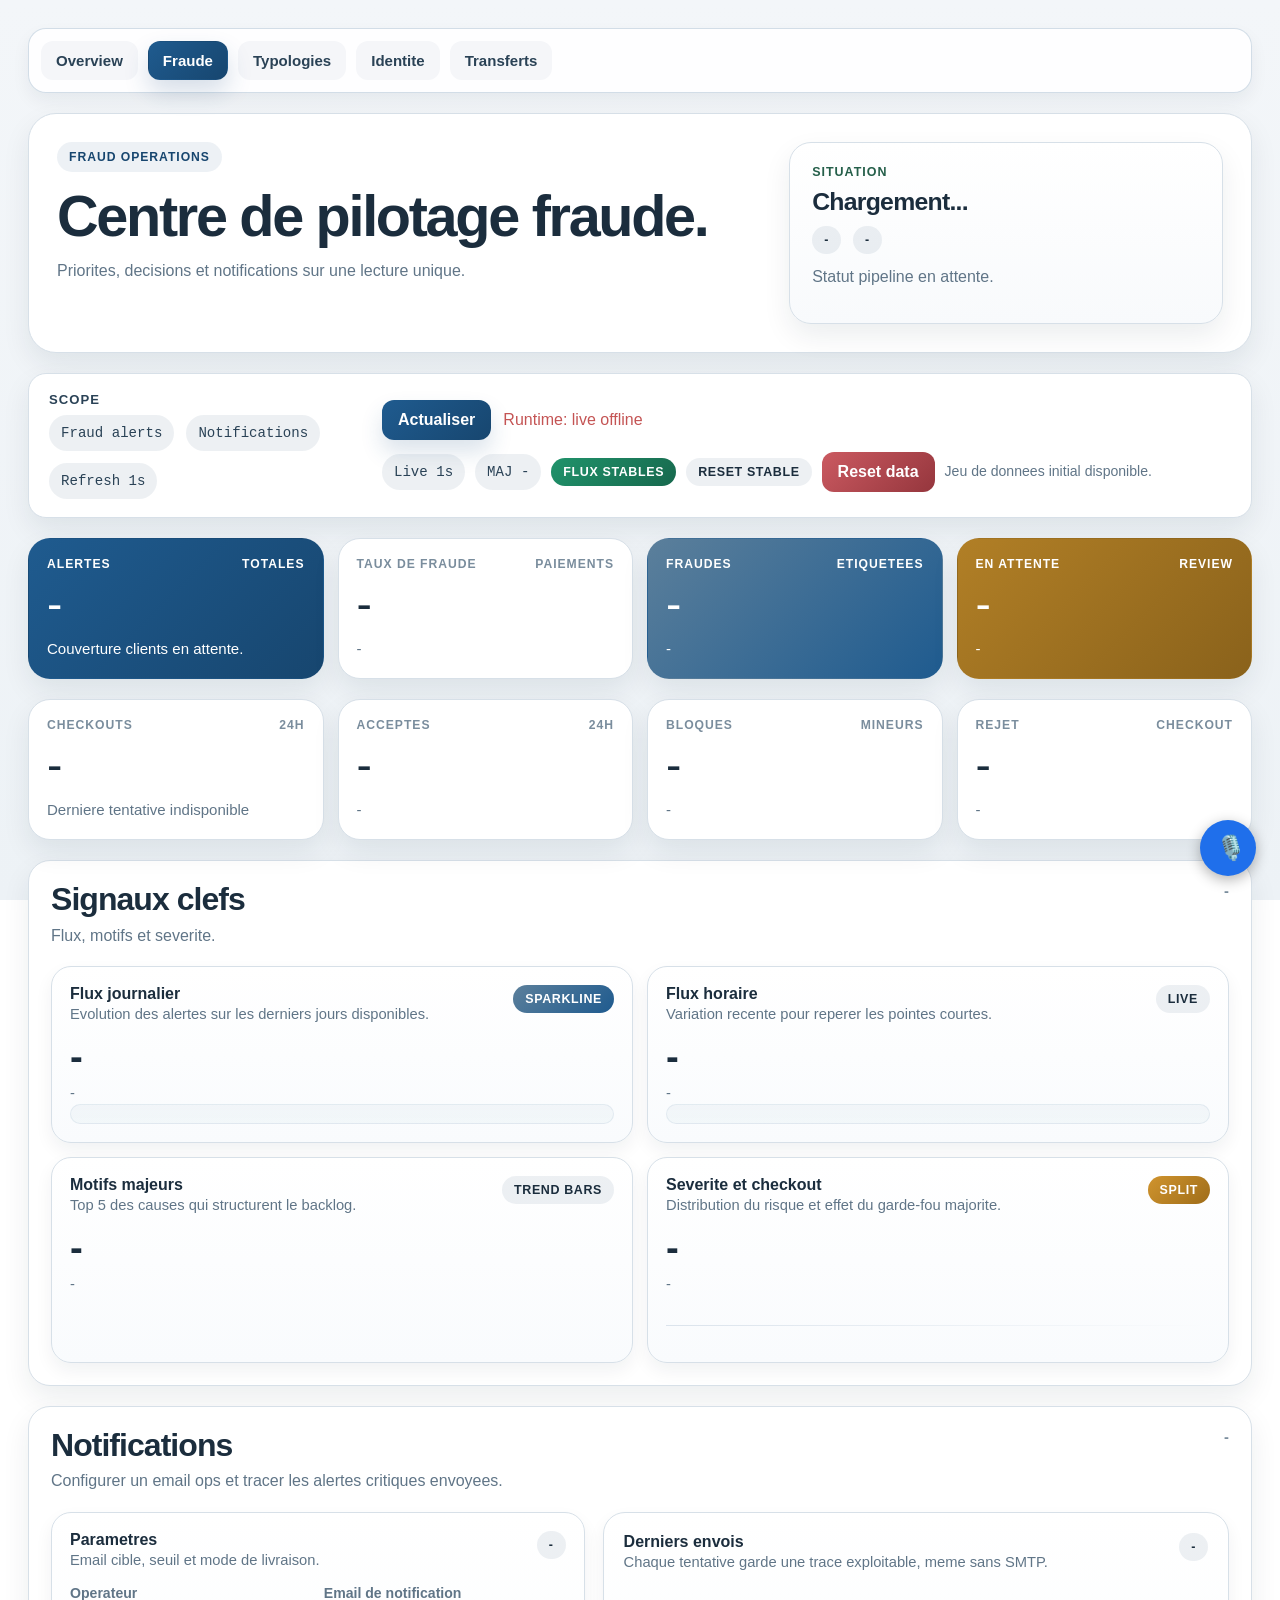
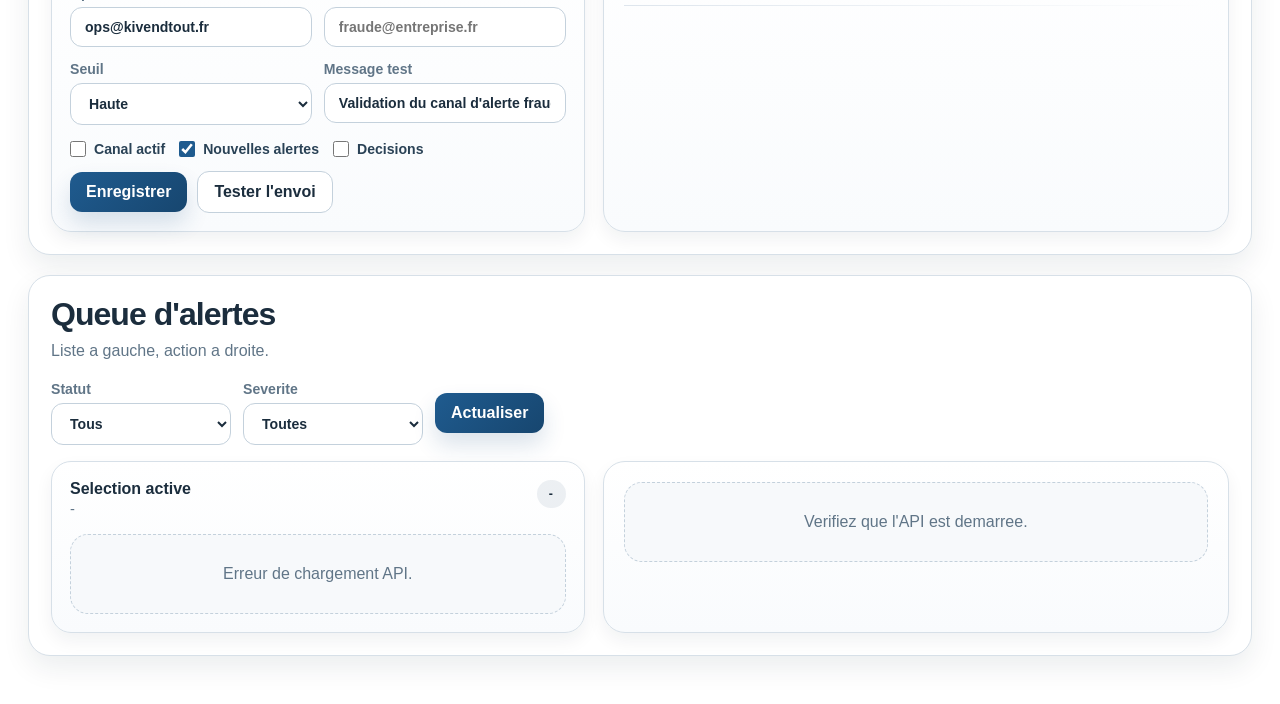
==== commit be51069b: "genai-voice: assistant vocal live mains-libres Refonte du module : ecoute continue avec detection de" ====
--- a/dashboard/fraud_dashboard.html
+++ b/dashboard/fraud_dashboard.html
@@ -1061,5 +1061,7 @@
         }
     });
 </script>
+<!-- Couche IA generative vocale -->
+<script src="voice_control.js"></script>
 </body>
 </html>
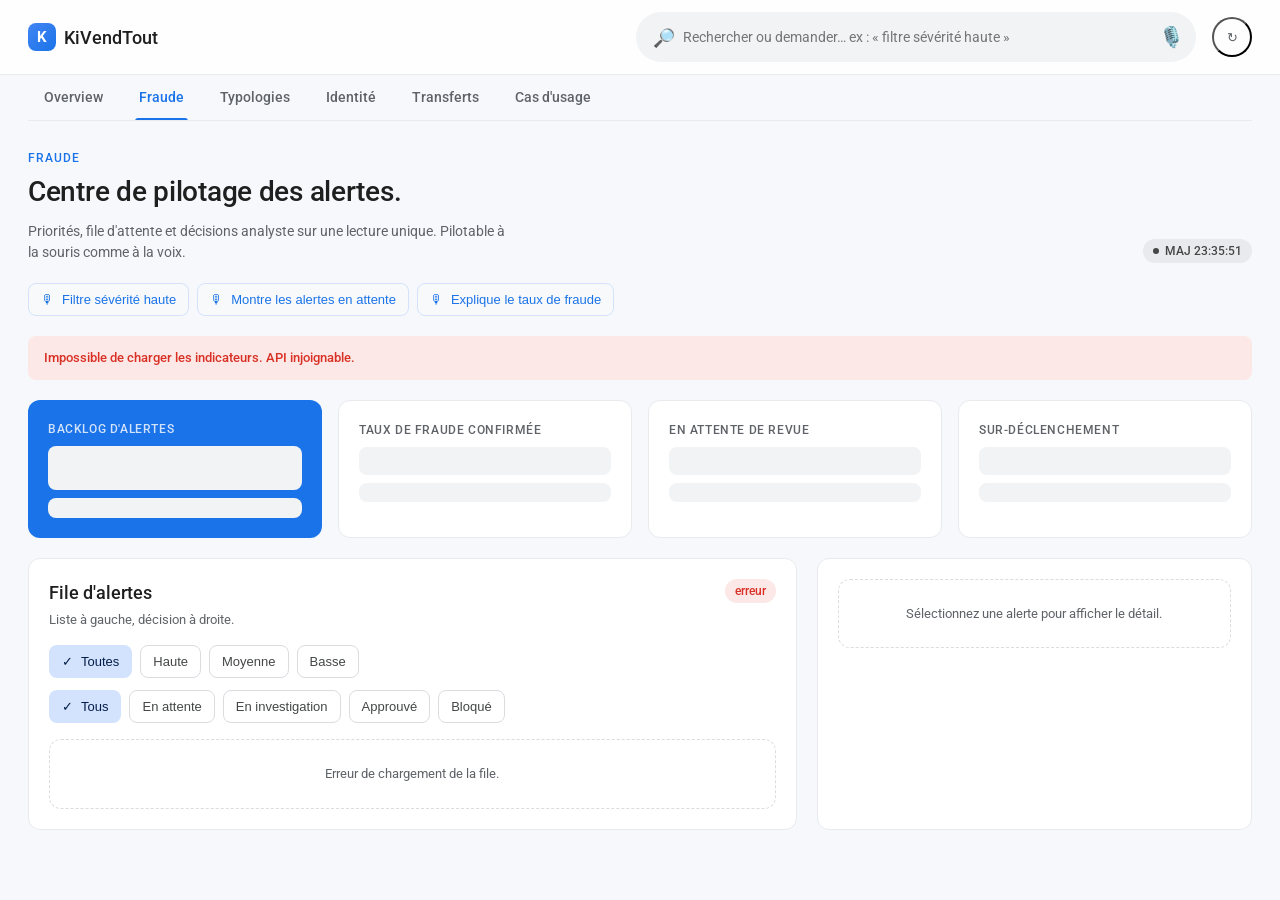
==== commit 9e707609: "V2: migration des 5 pages restantes en Google/Material + degraissage Les 6 dashboards partagent deso" ====
--- a/dashboard/fraud_dashboard.html
+++ b/dashboard/fraud_dashboard.html
@@ -1,1067 +1,394 @@
 <!DOCTYPE html>
 <html lang="fr">
 <head>
-    <meta charset="UTF-8">
-    <meta name="viewport" content="width=device-width, initial-scale=1.0">
-    <title>Fraude Globale - KiVendTout</title>
-    <link rel="stylesheet" href="dashboard_theme.css">
-    <style>
-        .signal-grid {
-            display: grid;
-            grid-template-columns: repeat(2, minmax(0, 1fr));
-            gap: 14px;
-        }
-
-        .focus-copy {
-            margin-top: 10px;
-        }
-
-        .queue-summary {
-            display: flex;
-            justify-content: space-between;
-            gap: 12px;
-            align-items: center;
-            margin-bottom: 14px;
-        }
-
-        .alert-score-line {
-            margin-top: 8px;
-        }
-
-        .detail-actions {
-            margin-top: 18px;
-        }
-
-        .detail-actions .action-row {
-            margin-top: 12px;
-        }
-
-        .notification-grid {
-            display: grid;
-            grid-template-columns: minmax(320px, 0.92fr) minmax(0, 1.08fr);
-            gap: 18px;
-        }
-
-        .notification-stack {
-            display: grid;
-            gap: 14px;
-        }
-
-        .notification-row {
-            display: grid;
-            grid-template-columns: repeat(2, minmax(0, 1fr));
-            gap: 12px;
-        }
-
-        .toggle-row {
-            display: flex;
-            gap: 14px;
-            flex-wrap: wrap;
-            margin-top: 2px;
-        }
-
-        .toggle-item {
-            display: inline-flex;
-            align-items: center;
-            gap: 8px;
-            color: var(--ink-900);
-            font-size: 0.88rem;
-            font-weight: 800;
-        }
-
-        .toggle-item input {
-            width: 16px;
-            height: 16px;
-            accent-color: var(--accent);
-        }
-
-        .notification-summary {
-            display: grid;
-            gap: 10px;
-        }
-
-        .history-list {
-            display: grid;
-            gap: 10px;
-        }
-
-        .history-item {
-            padding: 14px 15px;
-            border-radius: 16px;
-            border: 1px solid var(--border);
-            background: var(--card-soft);
-        }
-
-        .history-item strong {
-            display: block;
-            font-size: 0.95rem;
-            font-weight: 900;
-            color: var(--ink-950);
-        }
-
-        .history-item p {
-            margin-top: 6px;
-            color: var(--ink-760);
-            font-size: 0.88rem;
-            line-height: 1.5;
-        }
-
-        .action-row.compact {
-            display: flex;
-            gap: 10px;
-            flex-wrap: wrap;
-        }
-
-        @media (max-width: 980px) {
-            .signal-grid {
-                grid-template-columns: 1fr;
-            }
-
-            .notification-grid,
-            .notification-row {
-                grid-template-columns: 1fr;
-            }
-        }
-    </style>
+  <meta charset="UTF-8">
+  <meta name="viewport" content="width=device-width, initial-scale=1.0">
+  <title>KiVendTout — Fraude</title>
+  <link rel="preconnect" href="https://fonts.googleapis.com">
+  <link rel="preconnect" href="https://fonts.gstatic.com" crossorigin>
+  <link href="https://fonts.googleapis.com/css2?family=Roboto:wght@400;500;700&family=Roboto+Mono&display=swap" rel="stylesheet">
+  <link rel="stylesheet" href="theme_v2.css">
 </head>
 <body>
+<!-- Top app bar : marque + barre de commande (voix + texte) + actions -->
+<header class="appbar">
+  <div class="appbar__brand"><span class="logo">K</span> KiVendTout</div>
+  <div class="appbar__spacer"></div>
+  <div class="cmdbar">
+    <span class="ic">🔎</span>
+    <input id="cmd" type="text" placeholder="Rechercher ou demander… ex : « filtre sévérité haute »"
+           aria-label="Commande" autocomplete="off">
+    <button class="mic-btn" data-voice-trigger title="Parler (ou maintenir P)" aria-label="Commande vocale">🎙️</button>
+  </div>
+  <button class="btn--icon" id="refresh" title="Actualiser" aria-label="Actualiser">↻</button>
+</header>
+
 <div class="layout">
-    <nav class="top-nav">
-        <a href="index.html">Overview</a>
-        <a class="active" href="fraud_dashboard.html">Fraude</a>
-        <a href="fraud_types_dashboard.html">Typologies</a>
-        <a href="id_cards_dashboard.html">Identite</a>
-        <a href="transfer_kpi_dashboard.html">Transferts</a>
-    </nav>
-
-    <section class="masthead">
+  <nav id="nav"></nav>
+
+  <div class="page-head">
+    <div>
+      <div class="overline">Fraude</div>
+      <h1>Centre de pilotage des alertes.</h1>
+      <p class="sub">Priorités, file d'attente et décisions analyste sur une lecture unique.
+        Pilotable à la souris comme à la voix.</p>
+    </div>
+    <div class="head-actions">
+      <span class="badge" id="freshness"><span class="badge__dot"></span>—</span>
+    </div>
+  </div>
+
+  <!-- Suggestions : cliquables (souris) = équivalent des commandes vocales -->
+  <div class="chip-row" aria-label="Suggestions de commandes">
+    <button class="chip chip--suggest" data-cmd="filtre les fraudes en sévérité haute">Filtre sévérité haute</button>
+    <button class="chip chip--suggest" data-cmd="montre les alertes en attente">Montre les alertes en attente</button>
+    <button class="chip chip--suggest" data-cmd="explique-moi le taux de fraude">Explique le taux de fraude</button>
+  </div>
+
+  <div class="error-banner" id="err">Impossible de charger les indicateurs. API injoignable.</div>
+
+  <!-- KPIs : 4 max, 1 héros (backlog d'alertes) -->
+  <section class="kpi-grid">
+    <article class="kpi kpi--hero">
+      <span class="kpi__label">Backlog d'alertes</span>
+      <span class="kpi__value skeleton" id="k-backlog">0000</span>
+      <span class="kpi__support skeleton" id="k-backlog-sub">contexte</span>
+    </article>
+    <article class="kpi">
+      <span class="kpi__label">Taux de fraude confirmée</span>
+      <span class="kpi__value skeleton" id="k-rate">00,0 %</span>
+      <span class="kpi__support skeleton" id="k-rate-sub">contexte</span>
+    </article>
+    <article class="kpi">
+      <span class="kpi__label">En attente de revue</span>
+      <span class="kpi__value skeleton" id="k-pending">000</span>
+      <span class="kpi__support skeleton" id="k-pending-sub">contexte</span>
+    </article>
+    <article class="kpi">
+      <span class="kpi__label">Sur-déclenchement</span>
+      <span class="kpi__value skeleton" id="k-ratio">0</span>
+      <span class="kpi__support skeleton" id="k-ratio-sub">contexte</span>
+    </article>
+  </section>
+
+  <!-- File d'alertes + détail -->
+  <div class="split">
+    <section class="card">
+      <div class="card__head">
         <div>
-            <div class="eyebrow">Fraud operations</div>
-            <h1>Centre de pilotage fraude.</h1>
-            <p>Priorites, decisions et notifications sur une lecture unique.</p>
-        </div>
-        <aside class="hero-note">
-            <h2>Situation</h2>
-            <strong id="fraud-headline">Chargement...</strong>
-            <div class="pill-row">
-                <span class="status-pill" id="fraud-level">-</span>
-                <span class="status-pill" id="transfer-level">-</span>
-            </div>
-            <p id="transfer-headline" class="focus-copy">Statut pipeline en attente.</p>
-            <ul id="fraud-insights" class="info-list"></ul>
-        </aside>
+          <h2>File d'alertes</h2>
+          <p id="queue-copy">Liste à gauche, décision à droite.</p>
+        </div>
+        <span class="badge" id="queue-pill">—</span>
+      </div>
+
+      <!-- Filtres en chips Material : un seul actif par groupe -->
+      <div class="chip-row" id="filter-severity" data-field="severity" aria-label="Filtre sévérité" style="margin-bottom:var(--space-3)">
+        <button class="chip selected" data-code="" aria-pressed="true">Toutes</button>
+        <button class="chip" data-code="HIGH" aria-pressed="false">Haute</button>
+        <button class="chip" data-code="MEDIUM" aria-pressed="false">Moyenne</button>
+        <button class="chip" data-code="LOW" aria-pressed="false">Basse</button>
+      </div>
+      <div class="chip-row" id="filter-status" data-field="status" aria-label="Filtre statut" style="margin-bottom:var(--space-4)">
+        <button class="chip selected" data-code="" aria-pressed="true">Tous</button>
+        <button class="chip" data-code="PENDING_REVIEW" aria-pressed="false">En attente</button>
+        <button class="chip" data-code="INVESTIGATING" aria-pressed="false">En investigation</button>
+        <button class="chip" data-code="APPROVED" aria-pressed="false">Approuvé</button>
+        <button class="chip" data-code="BLOCKED" aria-pressed="false">Bloqué</button>
+      </div>
+
+      <div class="rows" id="alerts-list">
+        <div class="skeleton" style="height:64px;border-radius:var(--radius-xs);margin-bottom:8px"></div>
+        <div class="skeleton" style="height:64px;border-radius:var(--radius-xs);margin-bottom:8px"></div>
+        <div class="skeleton" style="height:64px;border-radius:var(--radius-xs)"></div>
+      </div>
     </section>
 
-    <div class="command-strip">
+    <aside class="card" id="alert-detail">
+      <div class="empty-state">Sélectionnez une alerte pour afficher le détail.</div>
+    </aside>
+  </div>
+</div>
+
+<script src="dashboard_common.js"></script>
+<script>
+  KV.renderNav("nav");
+  const $ = (id) => document.getElementById(id);
+
+  // — État de page —
+  let currentAlerts = [];
+  let selectedAlertId = null;
+  let operatorIdentity = "ops@kivendtout.fr";
+  const filters = { severity: "", status: "" };
+
+  // — Libellés FR —
+  const STATUS_LABELS = {
+    PENDING_REVIEW: "En attente", INVESTIGATING: "En investigation",
+    APPROVED: "Approuvé", BLOCKED: "Bloqué",
+  };
+  const DECISION_LABELS = { APPROVE: "Approuver", BLOCK: "Bloquer", INVESTIGATE: "Investiguer" };
+  const SEVERITY_LABELS = { HIGH: "Haute", MEDIUM: "Moyenne", LOW: "Basse" };
+  const REASON_LABELS = {
+    FIRST_PAYMENT: "Premier paiement", NEW_CUSTOMER: "Nouveau client",
+    UNUSUAL_HOUR: "Horaire suspect", MOBILE_DEVICE: "Appareil mobile",
+    DIRECT_TRAFFIC: "Trafic direct", PAYMENT_FAILED: "Paiement échoué",
+    VELOCITY_HIGH: "Vélocité élevée", NEW_DEVICE: "Nouvel appareil",
+    UNUSUAL_AMOUNT: "Montant inhabituel", FAST_CHECKOUT: "Validation rapide",
+    GEO_MISMATCH: "Incohérence géographique", AGE_RESTRICTED_ATTEMPT: "Tentative produit 18+ mineur",
+    IDENTITY_CHECK_REQUIRED: "Contrôle identité requis", ADULT_CATALOG: "Produit sensible",
+    YOUNG_ADULT: "Jeune adulte", ALT_PAYMENT_METHOD: "Moyen de paiement alternatif",
+    MANUAL_SETTLEMENT: "Règlement manuel", PAYMENT_RISK_REVIEW: "Revue risque paiement",
+  };
+  const statusLabel = (s) => STATUS_LABELS[s] || s || "—";
+  const severityLabel = (s) => SEVERITY_LABELS[s] || s || "—";
+  const reasonLabel = (r) => REASON_LABELS[r] || r || "—";
+  const severityVariant = (s) => (s === "HIGH" ? "danger" : s === "MEDIUM" ? "warning" : "info");
+  const statusVariant = (s) =>
+    s === "APPROVED" ? "success" : s === "BLOCKED" ? "danger" : s === "INVESTIGATING" ? "warning" : "info";
+
+  function setKpi(id, v) { const e = $(id); if (e) { e.textContent = v; e.classList.remove("skeleton"); } }
+
+  // ======================== KPIs ========================
+  async function loadKpis() {
+    const [statsR, readableR] = await Promise.allSettled([
+      KV.getJSON("/api/stats"),
+      KV.getJSON("/api/kpis/readable?limit=200&micro_batch_window_hours=24"),
+    ]);
+    const stats = statsR.status === "fulfilled" ? statsR.value : null;
+    const readable = readableR.status === "fulfilled" ? readableR.value : null;
+
+    if (!stats && !readable) { $("err").classList.add("show"); return; }
+
+    const fraud = readable?.fraud || {};
+    const fraudKpis = fraud.kpis || {};
+    const alerts = stats?.total_alerts ?? 0;
+    const confirmed = stats?.fraudulent_payments ?? 0;
+    const totalPay = stats?.total_payments ?? 0;
+    const pending = stats?.alerts_by_status?.PENDING_REVIEW ?? 0;
+    const high = stats?.alerts_by_severity?.HIGH ?? 0;
+    const fraudRate = fraudKpis.fraud_rate_percent ?? stats?.fraud_rate;
+
+    // Héros : backlog d'alertes
+    setKpi("k-backlog", KV.fmtNumber(alerts));
+    setKpi("k-backlog-sub", `${KV.fmtNumber(high)} en sévérité haute · ${fraud.risk_level || "niveau de risque"}`);
+
+    // Taux de fraude confirmée
+    setKpi("k-rate", fraudRate != null ? KV.fmtPercent(fraudRate) : "—");
+    setKpi("k-rate-sub", `${KV.fmtNumber(confirmed)} fraude(s) confirmée(s) sur ${KV.fmtNumber(totalPay)} paiement(s)`);
+
+    // En attente de revue
+    setKpi("k-pending", KV.fmtNumber(pending));
+    setKpi("k-pending-sub", `Motif dominant : ${reasonLabel(fraudKpis.top_reason)}`);
+
+    // Ratio alertes / fraude confirmée (sur-déclenchement)
+    const ratio = confirmed > 0 ? Math.round(alerts / confirmed) : alerts;
+    setKpi("k-ratio", confirmed > 0 ? `≈ ${KV.fmtNumber(ratio)}` : "—");
+    setKpi("k-ratio-sub", confirmed > 0
+      ? `${KV.fmtNumber(ratio)} alerte(s) par fraude confirmée`
+      : "Aucune fraude confirmée pour comparer");
+  }
+
+  // ======================== File d'alertes ========================
+  async function loadAlerts() {
+    const params = new URLSearchParams();
+    if (filters.status) params.append("status", filters.status);
+    if (filters.severity) params.append("severity", filters.severity);
+    params.append("limit", "60");
+
+    const r = await Promise.allSettled([KV.getJSON(`/api/alerts?${params.toString()}`)]);
+    if (r[0].status !== "fulfilled") {
+      $("err").classList.add("show");
+      $("alerts-list").innerHTML = '<div class="empty-state">Erreur de chargement de la file.</div>';
+      $("queue-pill").textContent = "erreur";
+      $("queue-pill").className = "badge badge--danger";
+      return;
+    }
+    currentAlerts = Array.isArray(r[0].value) ? r[0].value : [];
+    if (!currentAlerts.some((a) => a.alert_id === selectedAlertId)) {
+      selectedAlertId = currentAlerts[0]?.alert_id || null;
+    }
+    renderAlertList();
+    renderAlertDetail();
+  }
+
+  function renderAlertList() {
+    const list = $("alerts-list");
+    if (!currentAlerts.length) {
+      list.innerHTML = '<div class="empty-state">Aucune alerte ne correspond à ce filtre.</div>';
+      $("queue-copy").textContent = "Aucune ligne disponible.";
+      $("queue-pill").textContent = "vide";
+      $("queue-pill").className = "badge";
+      $("alert-detail").innerHTML = '<div class="empty-state">Aucune alerte à afficher.</div>';
+      return;
+    }
+    const visible = currentAlerts.slice(0, 18);
+    const high = currentAlerts.filter((a) => a.severity === "HIGH").length;
+    $("queue-copy").textContent = `${visible.length} / ${currentAlerts.length} ligne(s) affichée(s)`;
+    $("queue-pill").textContent = high > 0 ? `${KV.fmtNumber(high)} haute(s)` : "mix stable";
+    $("queue-pill").className = "badge " + (high > 0 ? "badge--danger" : "badge--info");
+
+    list.innerHTML = visible.map((a) => `
+      <div class="row" role="button" tabindex="0" data-alert-id="${KV.escapeHtml(a.alert_id)}"
+           style="cursor:pointer;${a.alert_id === selectedAlertId ? "background:var(--surface-2);border-radius:var(--radius-xs);" : ""}">
         <div>
-            <strong>Scope</strong>
-            <div class="command-row">
-                <span class="command-chip">Fraud alerts</span>
-                <span class="command-chip">Notifications</span>
-                <span class="command-chip">Refresh 1s</span>
-            </div>
-        </div>
-        <div class="runtime-line">
-            <button class="btn-primary" onclick="refreshFraudDashboard()">Actualiser</button>
-            <span id="runtime-status">Runtime: idle</span>
-        </div>
-    </div>
-
-    <section class="metric-grid">
-        <article class="metric-card accent">
-            <div class="label"><span>Alertes</span><span>totales</span></div>
-            <div class="value" id="total-alerts">-</div>
-            <p class="support" id="coverage-copy">Couverture clients en attente.</p>
-        </article>
-        <article class="metric-card">
-            <div class="label"><span>Taux de fraude</span><span>paiements</span></div>
-            <div class="value" id="fraud-rate">-</div>
-            <p class="support" id="fraud-rate-note">-</p>
-        </article>
-        <article class="metric-card cool">
-            <div class="label"><span>Fraudes</span><span>etiquetees</span></div>
-            <div class="value" id="fraud-payments">-</div>
-            <p class="support" id="severity-note">-</p>
-        </article>
-        <article class="metric-card gold">
-            <div class="label"><span>En attente</span><span>review</span></div>
-            <div class="value" id="pending-review">-</div>
-            <p class="support" id="top-reason-copy">-</p>
-        </article>
-    </section>
-
-    <section class="metric-grid">
-        <article class="metric-card">
-            <div class="label"><span>Checkouts</span><span>24h</span></div>
-            <div class="value" id="checkout-attempts">-</div>
-            <p class="support" id="checkout-last-attempt">-</p>
-        </article>
-        <article class="metric-card">
-            <div class="label"><span>Acceptes</span><span>24h</span></div>
-            <div class="value" id="checkout-accepted">-</div>
-            <p class="support" id="checkout-accepted-note">-</p>
-        </article>
-        <article class="metric-card">
-            <div class="label"><span>Bloques</span><span>mineurs</span></div>
-            <div class="value" id="checkout-blocked">-</div>
-            <p class="support" id="checkout-blocked-note">-</p>
-        </article>
-        <article class="metric-card">
-            <div class="label"><span>Rejet</span><span>checkout</span></div>
-            <div class="value" id="checkout-reject-rate">-</div>
-            <p class="support" id="checkout-age-note">-</p>
-        </article>
-    </section>
-
-    <section class="panel">
-        <div class="section-head">
-            <div>
-                <h2>Signaux clefs</h2>
-                <p>Flux, motifs et severite.</p>
-            </div>
-            <div class="section-meta" id="signal-meta">-</div>
-        </div>
-        <div class="signal-grid">
-            <article class="chart-card">
-                <div class="chart-head">
-                    <div>
-                        <h3>Flux journalier</h3>
-                        <p>Evolution des alertes sur les derniers jours disponibles.</p>
-                    </div>
-                    <span class="status-pill cool">Sparkline</span>
-                </div>
-                <strong class="chart-value" id="daily-flow-value">-</strong>
-                <p class="chart-meta" id="daily-flow-meta">-</p>
-                <div class="sparkline-frame" id="daily-flow-chart"></div>
-            </article>
-            <article class="chart-card">
-                <div class="chart-head">
-                    <div>
-                        <h3>Flux horaire</h3>
-                        <p>Variation recente pour reperer les pointes courtes.</p>
-                    </div>
-                    <span class="status-pill">Live</span>
-                </div>
-                <strong class="chart-value" id="hourly-flow-value">-</strong>
-                <p class="chart-meta" id="hourly-flow-meta">-</p>
-                <div class="sparkline-frame" id="hourly-flow-chart"></div>
-            </article>
-            <article class="chart-card">
-                <div class="chart-head">
-                    <div>
-                        <h3>Motifs majeurs</h3>
-                        <p>Top 5 des causes qui structurent le backlog.</p>
-                    </div>
-                    <span class="status-pill">Trend bars</span>
-                </div>
-                <strong class="chart-value" id="top-reasons-value">-</strong>
-                <p class="chart-meta" id="top-reasons-meta">-</p>
-                <div class="bar-list" id="top-reasons-bars"></div>
-            </article>
-            <article class="chart-card">
-                <div class="chart-head">
-                    <div>
-                        <h3>Severite et checkout</h3>
-                        <p>Distribution du risque et effet du garde-fou majorite.</p>
-                    </div>
-                    <span class="status-pill warning">Split</span>
-                </div>
-                <strong class="chart-value" id="severity-split-value">-</strong>
-                <p class="chart-meta" id="severity-split-meta">-</p>
-                <div id="severity-bar"></div>
-                <div class="legend-row" id="severity-legend" style="margin-top:12px;"></div>
-                <div class="divider"></div>
-                <div id="checkout-bar"></div>
-                <div class="legend-row" id="checkout-legend" style="margin-top:12px;"></div>
-            </article>
-        </div>
-    </section>
-
-    <section class="panel">
-        <div class="section-head">
-            <div>
-                <h2>Notifications</h2>
-                <p>Configurer un email ops et tracer les alertes critiques envoyees.</p>
-            </div>
-            <div class="section-meta" id="notification-meta">-</div>
-        </div>
-        <div class="notification-grid">
-            <article class="list-panel">
-                <div class="list-head">
-                    <div>
-                        <h3>Parametres</h3>
-                        <p>Email cible, seuil et mode de livraison.</p>
-                    </div>
-                    <span class="status-pill" id="notification-mode-pill">-</span>
-                </div>
-                <div class="notification-stack">
-                    <div class="notification-row">
-                        <label class="control" for="operator-identity">
-                            Operateur
-                            <input id="operator-identity" type="text" value="ops@kivendtout.fr" placeholder="ops@kivendtout.fr">
-                        </label>
-                        <label class="control" for="notification-email">
-                            Email de notification
-                            <input id="notification-email" type="email" placeholder="fraude@entreprise.fr">
-                        </label>
-                    </div>
-                    <div class="notification-row">
-                        <label class="control" for="notification-severity">
-                            Seuil
-                            <select id="notification-severity">
-                                <option value="HIGH">Haute</option>
-                                <option value="MEDIUM">Moyenne et plus</option>
-                                <option value="LOW">Toutes</option>
-                            </select>
-                        </label>
-                        <label class="control" for="notification-message">
-                            Message test
-                            <input id="notification-message" type="text" value="Validation du canal d'alerte fraude." placeholder="Message additionnel">
-                        </label>
-                    </div>
-                    <div class="toggle-row">
-                        <label class="toggle-item"><input id="notification-enabled" type="checkbox"> Canal actif</label>
-                        <label class="toggle-item"><input id="notification-on-new" type="checkbox" checked> Nouvelles alertes</label>
-                        <label class="toggle-item"><input id="notification-on-decision" type="checkbox"> Decisions</label>
-                    </div>
-                    <div class="action-row compact">
-                        <button class="btn-primary" onclick="saveNotificationConfig()">Enregistrer</button>
-                        <button class="btn-secondary" onclick="sendTestNotification()">Tester l'envoi</button>
-                    </div>
-                </div>
-            </article>
-            <article class="detail-panel">
-                <div class="detail-head">
-                    <div>
-                        <h3>Derniers envois</h3>
-                        <p>Chaque tentative garde une trace exploitable, meme sans SMTP.</p>
-                    </div>
-                    <span class="status-pill" id="notification-history-pill">-</span>
-                </div>
-                <div class="notification-summary" id="notification-summary"></div>
-                <div class="divider"></div>
-                <div class="history-list" id="notification-history"></div>
-            </article>
-        </div>
-    </section>
-
-    <section class="panel">
-        <div class="section-head">
-            <div>
-                <h2>Queue d'alertes</h2>
-                <p>Liste a gauche, action a droite.</p>
-            </div>
-        </div>
-        <div class="control-row">
-            <label class="control" for="filter-status">
-                Statut
-                <select id="filter-status">
-                    <option value="">Tous</option>
-                    <option value="PENDING_REVIEW">En attente</option>
-                    <option value="INVESTIGATING">En investigation</option>
-                    <option value="APPROVED">Approuve</option>
-                    <option value="BLOCKED">Bloque</option>
-                </select>
-            </label>
-            <label class="control" for="filter-severity">
-                Severite
-                <select id="filter-severity">
-                    <option value="">Toutes</option>
-                    <option value="HIGH">Haute</option>
-                    <option value="MEDIUM">Moyenne</option>
-                    <option value="LOW">Basse</option>
-                </select>
-            </label>
-            <button class="btn-primary" onclick="loadAlerts()">Actualiser</button>
-        </div>
-        <div class="drilldown-grid">
-            <article class="list-panel">
-                <div class="list-head">
-                    <div>
-                        <h3>Selection active</h3>
-                        <p id="queue-copy">-</p>
-                    </div>
-                    <span class="status-pill" id="queue-status-pill">-</span>
-                </div>
-                <div class="list-summary" id="queue-summary"></div>
-                <div class="list-items" id="alerts-list"></div>
-            </article>
-            <article class="detail-panel" id="alert-detail"></article>
-        </div>
-    </section>
-</div>
-
-<script src="dashboard_ops.js"></script>
-<script src="live_sync.js"></script>
-<script>
-    const DASHBOARD_HOST = window.location.hostname || 'localhost';
-    const API_HOST = ['127.0.0.1', '0.0.0.0', '::1', '[::1]'].includes(DASHBOARD_HOST) ? 'localhost' : DASHBOARD_HOST;
-    const API_URL = `${window.location.protocol}//${API_HOST}:8000`;
-    let currentAlerts = [];
-    let selectedAlertId = null;
-    let checkoutStatsCache = null;
-    let fraudStatsCache = null;
-    let notificationConfigCache = null;
-    let notificationHistoryCache = [];
-    let opsController = null;
-
-    function escapeHtml(value) {
-        return String(value ?? '')
-            .replace(/&/g, '&amp;')
-            .replace(/</g, '&lt;')
-            .replace(/>/g, '&gt;')
-            .replace(/"/g, '&quot;')
-            .replace(/'/g, '&#39;');
-    }
-
-    function setRuntimeStatus(message, isError = false) {
-        const el = document.getElementById('runtime-status');
-        if (!el) return;
-        el.textContent = `Runtime: ${message}`;
-        el.style.color = isError ? 'var(--danger)' : 'var(--ink-760)';
-    }
-
-    function setTonePill(id, label) {
-        const el = document.getElementById(id);
-        if (!el) return;
-        el.textContent = label || '-';
-        el.className = 'status-pill';
-        if (['modere', 'moyenne', 'inactif'].includes(label)) {
-            el.classList.add('warning');
-        } else if (['eleve', 'aucune_donnee'].includes(label)) {
-            el.classList.add('danger');
-        } else if (['faible', 'ok', 'actif', 'large'].includes(label)) {
-            el.classList.add('success');
-        } else {
-            el.classList.add('cool');
-        }
-    }
-
-    function translateStatus(status) {
-        const translations = {
-            PENDING_REVIEW: 'En attente',
-            INVESTIGATING: 'En investigation',
-            APPROVED: 'Approuve',
-            BLOCKED: 'Bloque'
-        };
-        return translations[status] || status || '-';
-    }
-
-    function translateDecision(decision) {
-        const translations = {
-            APPROVE: 'Approuver',
-            BLOCK: 'Bloquer',
-            INVESTIGATE: 'Investigation'
-        };
-        return translations[decision] || decision || '-';
-    }
-
-    function translateReason(reason) {
-        const translations = {
-            FIRST_PAYMENT: 'Premier paiement',
-            NEW_CUSTOMER: 'Nouveau client',
-            UNUSUAL_HOUR: 'Horaire suspect',
-            MOBILE_DEVICE: 'Appareil mobile',
-            DIRECT_TRAFFIC: 'Trafic direct',
-            PAYMENT_FAILED: 'Paiement echoue',
-            VELOCITY_HIGH: 'Velocite elevee',
-            NEW_DEVICE: 'Nouvel appareil',
-            UNUSUAL_AMOUNT: 'Montant inhabituel',
-            FAST_CHECKOUT: 'Checkout rapide',
-            GEO_MISMATCH: 'Geo mismatch',
-            AGE_RESTRICTED_ATTEMPT: 'Tentative produit 18+ mineur',
-            IDENTITY_CHECK_REQUIRED: 'Controle identite requis',
-            ADULT_CATALOG: 'Produit sensible',
-            YOUNG_ADULT: 'Jeune adulte',
-            ALT_PAYMENT_METHOD: 'Moyen de paiement alternatif',
-            MANUAL_SETTLEMENT: 'Reglement manuel',
-            PAYMENT_RISK_REVIEW: 'Revue risque paiement'
-        };
-        return translations[reason] || reason || '-';
-    }
-
-    function severityLabel(severity) {
-        return ({ HIGH: 'Haute', MEDIUM: 'Moyenne', LOW: 'Basse' }[severity]) || severity || '-';
-    }
-
-    function severityTone(severity) {
-        if (severity === 'HIGH') return 'danger';
-        if (severity === 'MEDIUM') return 'warning';
-        return 'cool';
-    }
-
-    function riskBarColor(score) {
-        if (score >= 80) return 'var(--danger)';
-        if (score >= 60) return 'var(--warning)';
-        return 'var(--accent-cool)';
-    }
-
-    function fmtNumber(value, digits = 0) {
-        if (value === null || value === undefined || Number.isNaN(Number(value))) return '-';
-        return Number(value).toLocaleString('fr-FR', { minimumFractionDigits: digits, maximumFractionDigits: digits });
-    }
-
-    function toShortDate(value) {
-        if (!value) return '-';
-        return new Date(value).toLocaleString('fr-FR');
-    }
-
-    function getOperatorIdentity() {
-        const value = (document.getElementById('operator-identity')?.value || '').trim();
-        return value || 'ops@kivendtout.fr';
-    }
-
-    function buildSparklineSvg(points, tone = 'accent') {
-        if (!points.length) {
-            return '<div class="empty-state">Aucune serie disponible.</div>';
-        }
-
-        const width = 320;
-        const height = 90;
-        const paddingX = 10;
-        const paddingY = 8;
-        const max = Math.max(...points.map(point => Number(point.value) || 0), 1);
-        const min = Math.min(...points.map(point => Number(point.value) || 0), 0);
-        const range = Math.max(max - min, 1);
-        const step = points.length === 1 ? 0 : (width - paddingX * 2) / (points.length - 1);
-        const coords = points.map((point, index) => {
-            const x = paddingX + step * index;
-            const y = height - paddingY - (((Number(point.value) || 0) - min) / range) * (height - paddingY * 2);
-            return { x, y };
-        });
-        const path = coords.map((point, index) => `${index === 0 ? 'M' : 'L'} ${point.x} ${point.y}`).join(' ');
-        const area = `M ${coords[0].x} ${height - paddingY} ${coords.map(point => `L ${point.x} ${point.y}`).join(' ')} L ${coords[coords.length - 1].x} ${height - paddingY} Z`;
-        const last = coords[coords.length - 1];
-        const firstLabel = escapeHtml(points[0].label || 'debut');
-        const lastLabel = escapeHtml(points[points.length - 1].label || 'fin');
-
-        return `
-            <svg class="sparkline" viewBox="0 0 ${width} ${height}" preserveAspectRatio="none" aria-hidden="true">
-                <line class="sparkline-grid" x1="0" y1="${height - paddingY}" x2="${width}" y2="${height - paddingY}"></line>
-                <line class="sparkline-grid" x1="0" y1="${(height - paddingY) / 2}" x2="${width}" y2="${(height - paddingY) / 2}"></line>
-                <path class="sparkline-area ${tone}" d="${area}"></path>
-                <path class="sparkline-line ${tone}" d="${path}"></path>
-                ${coords.map(point => `<circle class="sparkline-point ${tone}" cx="${point.x}" cy="${point.y}" r="3.5"></circle>`).join('')}
-                <text x="0" y="${height - 2}">${firstLabel}</text>
-                <text x="${width}" y="${height - 2}" text-anchor="end">${lastLabel}</text>
-                <text x="${Math.max(0, last.x - 6)}" y="${Math.max(12, last.y - 10)}" text-anchor="end">${fmtNumber(points[points.length - 1].value)}</text>
-            </svg>
-        `;
-    }
-
-    function renderSparkline(containerId, points, tone = 'accent') {
-        document.getElementById(containerId).innerHTML = buildSparklineSvg(points, tone);
-    }
-
-    function renderBarList(containerId, rows, labelFn = value => value, tone = 'accent') {
-        const container = document.getElementById(containerId);
-        if (!rows.length) {
-            container.innerHTML = '<div class="empty-state">Aucune valeur disponible.</div>';
-            return;
-        }
-        const max = Math.max(...rows.map(row => Number(row.count) || 0), 1);
-        container.innerHTML = rows.map(row => {
-            const pct = ((Number(row.count) || 0) / max) * 100;
-            return `
-                <div class="bar-row">
-                    <div class="bar-label">${escapeHtml(labelFn(row.reason || row.label || '-'))}</div>
-                    <div class="bar-track"><div class="bar-fill ${tone}" style="width:${pct}%;"></div></div>
-                    <div class="bar-value">${fmtNumber(row.count || row.value || 0)}</div>
-                </div>
-            `;
-        }).join('');
-    }
-
-    function renderSplitBar(targetId, counts, total, mode = 'severity') {
-        const el = document.getElementById(targetId);
-        if (!total) {
-            el.innerHTML = '<div class="empty-state">Aucune repartition disponible.</div>';
-            return;
-        }
-        const segments = counts.map(item => {
-            const width = Math.max((item.value / total) * 100, item.value > 0 ? 6 : 0);
-            return `<div class="stacked-segment ${item.tone}" style="width:${width}%;"></div>`;
-        }).join('');
-        el.innerHTML = `<div class="stacked-bar" role="img" aria-label="${mode}">${segments}</div>`;
-    }
-
-    function updateSeverityVisuals(stats) {
-        const counts = [
-            { label: 'Haute', value: stats.alerts_by_severity?.HIGH || 0, tone: 'high' },
-            { label: 'Moyenne', value: stats.alerts_by_severity?.MEDIUM || 0, tone: 'medium' },
-            { label: 'Basse', value: stats.alerts_by_severity?.LOW || 0, tone: 'low' }
-        ];
-        const total = counts.reduce((sum, item) => sum + item.value, 0);
-        document.getElementById('severity-split-value').textContent = `${fmtNumber(total)} alertes`;
-        document.getElementById('severity-split-meta').textContent = `Haute ${fmtNumber(counts[0].value)} | Moyenne ${fmtNumber(counts[1].value)} | Basse ${fmtNumber(counts[2].value)}`;
-        renderSplitBar('severity-bar', counts, total, 'repartition severite');
-        document.getElementById('severity-legend').innerHTML = counts.map(item => `
-            <span class="legend-chip"><span class="legend-dot ${item.tone}"></span>${item.label} ${fmtNumber(item.value)}</span>
-        `).join('');
-    }
-
-    function updateCheckoutVisuals(stats) {
-        if (!stats) return;
-        const counts = [
-            { label: 'Acceptes', value: stats.accepted_orders || 0, tone: 'low' },
-            { label: 'Bloques', value: stats.blocked_underage_orders || 0, tone: 'high' }
-        ];
-        const total = counts.reduce((sum, item) => sum + item.value, 0);
-        renderSplitBar('checkout-bar', counts, total, 'checkout');
-        document.getElementById('checkout-legend').innerHTML = counts.map(item => `
-            <span class="legend-chip"><span class="legend-dot ${item.tone}"></span>${item.label} ${fmtNumber(item.value)}</span>
-        `).join('');
-    }
-
-    function renderAlertList() {
-        const container = document.getElementById('alerts-list');
-        if (!currentAlerts.length) {
-            container.innerHTML = '<div class="empty-state">Aucune alerte sur ce filtre.</div>';
-            document.getElementById('queue-summary').innerHTML = '';
-            document.getElementById('queue-copy').textContent = 'Aucune ligne disponible.';
-            document.getElementById('queue-status-pill').textContent = 'vide';
-            document.getElementById('queue-status-pill').className = 'status-pill';
-            document.getElementById('queue-status-pill').classList.add('cool');
-            document.getElementById('alert-detail').innerHTML = '<div class="empty-state">Selectionner un filtre ou relancer les flux.</div>';
-            return;
-        }
-
-        const visibleAlerts = currentAlerts.slice(0, 18);
-        const highCount = currentAlerts.filter(alert => alert.severity === 'HIGH').length;
-        const avgScore = currentAlerts.reduce((sum, alert) => sum + (alert.risk_score || 0), 0) / currentAlerts.length;
-        document.getElementById('queue-copy').textContent = `${visibleAlerts.length}/${currentAlerts.length} lignes affichees`;
-        const leadSeverity = highCount > 0 ? 'focus haute severite' : 'mix stable';
-        document.getElementById('queue-status-pill').textContent = leadSeverity;
-        document.getElementById('queue-status-pill').className = 'status-pill';
-        document.getElementById('queue-status-pill').classList.add(highCount > 0 ? 'danger' : 'cool');
-        document.getElementById('queue-summary').innerHTML = `
-            <div class="key-stat-row">
-                <span class="key-stat">En file ${fmtNumber(currentAlerts.length)}</span>
-                <span class="key-stat">High ${fmtNumber(highCount)}</span>
-                <span class="key-stat">Score moyen ${fmtNumber(avgScore, 1)}</span>
-            </div>
-        `;
-
-        container.innerHTML = visibleAlerts.map(alert => `
-            <article class="list-item ${alert.alert_id === selectedAlertId ? 'active' : ''}" data-alert-id="${escapeHtml(alert.alert_id)}">
-                <div class="list-item-head">
-                    <div>
-                        <div class="list-item-title">${escapeHtml(alert.alert_id)}</div>
-                        <div class="list-item-meta">${translateStatus(alert.status)} | ${toShortDate(alert.alert_timestamp)}</div>
-                    </div>
-                    <span class="chip ${severityTone(alert.severity)}">${severityLabel(alert.severity)}</span>
-                </div>
-                <div class="list-item-copy">Client ${escapeHtml(alert.customer_id || '-')} | Score ${fmtNumber(alert.risk_score)}</div>
-                <div class="alert-score-line">
-                    <div class="progress-track">
-                        <div class="progress-value" style="width:${Math.min(Math.max(alert.risk_score || 0, 0), 100)}%; background:${riskBarColor(alert.risk_score || 0)};"></div>
-                    </div>
-                </div>
-                <div class="tag-row">
-                    ${(alert.fraud_reasons || []).slice(0, 3).map(reason => `<span class="soft-tag">${escapeHtml(translateReason(reason))}</span>`).join('')}
-                </div>
-            </article>
-        `).join('');
-
-        container.querySelectorAll('.list-item').forEach(node => {
-            node.addEventListener('click', () => {
-                selectedAlertId = node.dataset.alertId;
-                renderAlertList();
-                renderAlertDetail();
-            });
-        });
-    }
-
-    function renderAlertDetail() {
-        const container = document.getElementById('alert-detail');
-        const alert = currentAlerts.find(item => item.alert_id === selectedAlertId) || currentAlerts[0];
-        if (!alert) {
-            container.innerHTML = '<div class="empty-state">Aucune alerte selectionnee.</div>';
-            return;
-        }
-        selectedAlertId = alert.alert_id;
-        const reasons = Array.isArray(alert.fraud_reasons) ? alert.fraud_reasons : [];
-        container.innerHTML = `
-            <div class="detail-head">
-                <div>
-                    <h3>${escapeHtml(alert.alert_id)}</h3>
-                    <p>${translateStatus(alert.status)} | ${toShortDate(alert.alert_timestamp)}</p>
-                </div>
-                <span class="chip ${severityTone(alert.severity)}">${severityLabel(alert.severity)}</span>
-            </div>
-            <div class="detail-score">
-                <div class="list-item-head">
-                    <div>
-                        <div class="list-item-title">Score de risque ${fmtNumber(alert.risk_score)}/100</div>
-                        <div class="list-item-meta">${escapeHtml(alert.event_type || '-')} | ${escapeHtml(alert.utm_source || '-')}</div>
-                    </div>
-                    <span class="status-pill ${severityTone(alert.severity)}">${translateStatus(alert.status)}</span>
-                </div>
-                <div class="progress-track" style="margin-top:10px; height:12px;">
-                    <div class="progress-value" style="width:${Math.min(Math.max(alert.risk_score || 0, 0), 100)}%; background:${riskBarColor(alert.risk_score || 0)};"></div>
-                </div>
-            </div>
-            <div class="detail-grid">
-                <div class="detail-card"><span>Client</span><strong>${escapeHtml(alert.customer_id || '-')}</strong></div>
-                <div class="detail-card"><span>Session</span><strong>${escapeHtml(alert.session_id || '-')}</strong></div>
-                <div class="detail-card"><span>Pays</span><strong>${escapeHtml(alert.customer_country || '-')}</strong></div>
-                <div class="detail-card"><span>Appareil</span><strong>${escapeHtml(alert.device || '-')}</strong></div>
-                <div class="detail-card"><span>Paiements precedents</span><strong>${fmtNumber(alert.previous_payments || 0)}</strong></div>
-                <div class="detail-card"><span>Nouveau client</span><strong>${alert.is_new_customer ? 'Oui' : 'Non'}</strong></div>
-            </div>
-            <div class="subpanel">
-                <div class="detail-head">
-                    <div>
-                        <h3>Motifs et contexte</h3>
-                        <p>Signaux actifs pour cette alerte.</p>
-                    </div>
-                </div>
-                <div class="tag-row">
-                    ${reasons.length ? reasons.map(reason => `<span class="soft-tag">${escapeHtml(translateReason(reason))}</span>`).join('') : '<span class="soft-tag">Aucun motif</span>'}
-                </div>
-                <div class="divider"></div>
-                <p class="detail-copy">Evenement ${escapeHtml(alert.event_type || '-')} declenche a ${toShortDate(alert.event_timestamp || alert.alert_timestamp)} depuis ${escapeHtml(alert.customer_country || '-')}. Le canal ${escapeHtml(alert.utm_source || '-')} et l'appareil ${escapeHtml(alert.device || '-')} sont inclus dans la decision.</p>
-            </div>
-            <div class="detail-actions">
-                ${alert.status === 'PENDING_REVIEW' ? `
-                    <div class="emphasis-note">Action recommandee: trancher rapidement la decision pour sortir la ligne du backlog.</div>
-                    <div class="action-row">
-                        <button class="btn-success" onclick="decideAlert('${escapeHtml(alert.alert_id)}', 'APPROVE')">Approuver</button>
-                        <button class="btn-danger" onclick="decideAlert('${escapeHtml(alert.alert_id)}', 'BLOCK')">Bloquer</button>
-                        <button class="btn-warning" onclick="decideAlert('${escapeHtml(alert.alert_id)}', 'INVESTIGATE')">Investiguer</button>
-                        <button class="btn-secondary" onclick="notifySelectedAlert('${escapeHtml(alert.alert_id)}')">Notifier</button>
-                    </div>
-                ` : `
-                    <div class="emphasis-note">Decision appliquee: ${escapeHtml(translateDecision(alert.decision || alert.status))}${alert.decided_by ? ` par ${escapeHtml(alert.decided_by)}` : ''}${alert.decided_at ? ` le ${toShortDate(alert.decided_at)}` : ''}.</div>
-                    <div class="action-row compact">
-                        <button class="btn-secondary" onclick="notifySelectedAlert('${escapeHtml(alert.alert_id)}')">Notifier</button>
-                    </div>
-                `}
-            </div>
-        `;
-    }
-
-    function renderNotificationHistory() {
-        const summary = document.getElementById('notification-summary');
-        const container = document.getElementById('notification-history');
-        const pill = document.getElementById('notification-history-pill');
-        const config = notificationConfigCache || {};
-        const history = notificationHistoryCache || [];
-
-        summary.innerHTML = `
-            <div class="key-stat-row">
-                <span class="key-stat">Canal ${config.enabled ? 'actif' : 'inactif'}</span>
-                <span class="key-stat">Seuil ${config.min_severity || '-'}</span>
-                <span class="key-stat">${config.delivery_mode || '-'}</span>
-            </div>
-        `;
-
-        pill.textContent = history.length ? `${history.length} trace(s)` : 'aucune trace';
-        pill.className = 'status-pill';
-        pill.classList.add(history.length ? 'success' : 'cool');
-
-        if (!history.length) {
-            container.innerHTML = '<div class="empty-state">Aucun envoi enregistre.</div>';
-            return;
-        }
-
-        container.innerHTML = history.slice(0, 6).map(item => `
-            <article class="history-item">
-                <strong>${escapeHtml(item.subject || item.alert_id || 'Notification')}</strong>
-                <div class="tag-row">
-                    <span class="soft-tag">${escapeHtml(item.delivery_mode || '-')}</span>
-                    <span class="soft-tag">${escapeHtml(item.status || '-')}</span>
-                    <span class="soft-tag">${escapeHtml(item.recipient_email || '-')}</span>
-                </div>
-                <p>${toShortDate(item.timestamp)}${item.preview_file ? ` • ${escapeHtml(item.preview_file)}` : ''}</p>
-            </article>
-        `).join('');
-    }
-
-    async function loadNotificationConfig() {
-        const response = await fetch(`${API_URL}/api/alert-notifications/config`);
-        if (!response.ok) throw new Error(`HTTP ${response.status} on notification config`);
-        const config = await response.json();
-        notificationConfigCache = config;
-        document.getElementById('notification-enabled').checked = !!config.enabled;
-        document.getElementById('notification-email').value = config.recipient_email || '';
-        document.getElementById('notification-severity').value = config.min_severity || 'HIGH';
-        document.getElementById('notification-on-new').checked = !!config.notify_on_new_alert;
-        document.getElementById('notification-on-decision').checked = !!config.notify_on_decision;
-        document.getElementById('notification-meta').textContent = config.smtp_configured
-            ? `SMTP actif • expéditeur ${config.sender_email || '-'}`
-            : 'Mode apercu local si SMTP absent';
-        const modePill = document.getElementById('notification-mode-pill');
-        modePill.textContent = config.delivery_mode || '-';
-        modePill.className = 'status-pill';
-        modePill.classList.add(config.delivery_mode === 'smtp' ? 'success' : config.delivery_mode === 'preview' ? 'warning' : 'cool');
-        renderNotificationHistory();
-    }
-
-    async function loadNotificationHistory() {
-        const response = await fetch(`${API_URL}/api/alert-notifications/history?limit=10`);
-        if (!response.ok) throw new Error(`HTTP ${response.status} on notification history`);
-        const payload = await response.json();
-        notificationHistoryCache = payload.items || [];
-        renderNotificationHistory();
-    }
-
-    async function saveNotificationConfig() {
-        try {
-            const response = await fetch(`${API_URL}/api/alert-notifications/config`, {
-                method: 'PUT',
-                headers: { 'Content-Type': 'application/json' },
-                body: JSON.stringify({
-                    enabled: document.getElementById('notification-enabled').checked,
-                    recipient_email: document.getElementById('notification-email').value,
-                    min_severity: document.getElementById('notification-severity').value,
-                    notify_on_new_alert: document.getElementById('notification-on-new').checked,
-                    notify_on_decision: document.getElementById('notification-on-decision').checked,
-                    updated_by: getOperatorIdentity()
-                })
-            });
-            if (!response.ok) {
-                const payload = await response.json().catch(() => ({}));
-                throw new Error(payload.detail || `HTTP ${response.status}`);
-            }
-            await loadNotificationConfig();
-            await loadNotificationHistory();
-            setRuntimeStatus('configuration notification enregistree');
-        } catch (error) {
-            console.error('Erreur save notification config:', error);
-            setRuntimeStatus(`notification: ${error.message || error}`, true);
-        }
-    }
-
-    async function sendTestNotification() {
-        try {
-            const response = await fetch(`${API_URL}/api/alert-notifications/test`, {
-                method: 'POST',
-                headers: { 'Content-Type': 'application/json' },
-                body: JSON.stringify({
-                    recipient_email: document.getElementById('notification-email').value,
-                    message: document.getElementById('notification-message').value,
-                    updated_by: getOperatorIdentity()
-                })
-            });
-            if (!response.ok) {
-                const payload = await response.json().catch(() => ({}));
-                throw new Error(payload.detail || `HTTP ${response.status}`);
-            }
-            await loadNotificationHistory();
-            setRuntimeStatus('notification test envoyee');
-        } catch (error) {
-            console.error('Erreur test notification:', error);
-            setRuntimeStatus(`notification test: ${error.message || error}`, true);
-        }
-    }
-
-    async function notifySelectedAlert(alertId) {
-        try {
-            const response = await fetch(`${API_URL}/api/alerts/${encodeURIComponent(alertId)}/notify`, {
-                method: 'POST',
-                headers: { 'Content-Type': 'application/json' },
-                body: JSON.stringify({
-                    recipient_email: document.getElementById('notification-email').value,
-                    message: 'Escalade manuelle depuis la queue d alertes.',
-                    updated_by: getOperatorIdentity()
-                })
-            });
-            if (!response.ok) {
-                const payload = await response.json().catch(() => ({}));
-                throw new Error(payload.detail || `HTTP ${response.status}`);
-            }
-            await loadNotificationHistory();
-            setRuntimeStatus(`notification envoyee pour ${alertId}`);
-        } catch (error) {
-            console.error('Erreur notification alerte:', error);
-            setRuntimeStatus(`notification alerte: ${error.message || error}`, true);
-        }
-    }
-
-    async function loadReadableSummary() {
-        try {
-            const response = await fetch(`${API_URL}/api/kpis/readable?limit=200&micro_batch_window_hours=24`);
-            if (!response.ok) throw new Error(`HTTP ${response.status}`);
-            const payload = await response.json();
-            const fraud = payload.fraud || {};
-            const fraudKpis = fraud.kpis || {};
-            const transfer = payload.transfer || {};
-
-            document.getElementById('fraud-headline').textContent = fraud.headline || '-';
-            document.getElementById('transfer-headline').textContent = transfer.headline || '-';
-            document.getElementById('coverage-copy').textContent = `Couverture clients ${fraudKpis.customer_alert_coverage_percent ?? '-'}%`;
-            document.getElementById('top-reason-copy').textContent = `Motif dominant ${fraudKpis.top_reason || '-'}`;
-            setTonePill('fraud-level', fraud.risk_level || '-');
-            setTonePill('transfer-level', transfer.micro_batch_status || transfer.availability || '-');
-
-            const insights = []
-                .concat(Array.isArray(fraud.interpretation) ? fraud.interpretation : [])
-                .concat(Array.isArray(transfer.interpretation) ? transfer.interpretation : []);
-            document.getElementById('fraud-insights').innerHTML = insights.length
-                ? insights.slice(0, 4).map(item => `<li>${escapeHtml(item)}</li>`).join('')
-                : '<li>Aucune interpretation disponible.</li>';
-        } catch (error) {
-            console.error('Erreur chargement synthese:', error);
-        }
-    }
-
-    async function loadStats() {
-        try {
-            const response = await fetch(`${API_URL}/api/stats`);
-            if (!response.ok) throw new Error(`HTTP ${response.status}`);
-            const stats = await response.json();
-            fraudStatsCache = stats;
-
-            document.getElementById('total-alerts').textContent = fmtNumber(stats.total_alerts || 0);
-            document.getElementById('fraud-rate').textContent = `${fmtNumber(stats.fraud_rate || 0, 2)}%`;
-            document.getElementById('fraud-payments').textContent = fmtNumber(stats.fraudulent_payments || 0);
-            document.getElementById('pending-review').textContent = fmtNumber(stats.alerts_by_status?.PENDING_REVIEW || 0);
-            document.getElementById('fraud-rate-note').textContent = `${fmtNumber(stats.fraudulent_payments || 0)}/${fmtNumber(stats.total_payments || 0)} paiements frauduleux`;
-            document.getElementById('severity-note').textContent = `Haute severite ${fmtNumber(stats.alerts_by_severity?.HIGH || 0)}`;
-            document.getElementById('signal-meta').textContent = `Raison dominante ${translateReason(stats.top_fraud_reasons?.[0]?.reason || '-')}`;
-
-            const dailyPoints = (stats.alerts_by_day || []).map(item => ({ label: item.day, value: item.count }));
-            const hourlyPoints = (stats.alerts_by_hour || []).map(item => ({ label: `${String(item.hour).padStart(2, '0')}h`, value: item.count }));
-            const topReasons = (stats.top_fraud_reasons || []).slice(0, 5).map(item => ({ reason: item.reason, count: item.count }));
-
-            document.getElementById('daily-flow-value').textContent = dailyPoints.length ? fmtNumber(dailyPoints[dailyPoints.length - 1].value) : '-';
-            document.getElementById('daily-flow-meta').textContent = dailyPoints.length > 1
-                ? `${fmtNumber(dailyPoints.length)} points | dernier jour ${dailyPoints[dailyPoints.length - 1].label}`
-                : 'Serie courte';
-            renderSparkline('daily-flow-chart', dailyPoints, 'accent');
-
-            document.getElementById('hourly-flow-value').textContent = hourlyPoints.length ? fmtNumber(hourlyPoints[hourlyPoints.length - 1].value) : '-';
-            document.getElementById('hourly-flow-meta').textContent = hourlyPoints.length > 1
-                ? `${fmtNumber(hourlyPoints.length)} points horaires`
-                : 'Serie courte';
-            renderSparkline('hourly-flow-chart', hourlyPoints, 'cool');
-
-            document.getElementById('top-reasons-value').textContent = topReasons.length ? translateReason(topReasons[0].reason) : '-';
-            document.getElementById('top-reasons-meta').textContent = topReasons.length ? `${fmtNumber(topReasons[0].count)} occurrences sur le motif dominant` : '-';
-            renderBarList('top-reasons-bars', topReasons, translateReason, 'gold');
-
-            updateSeverityVisuals(stats);
-        } catch (error) {
-            console.error('Erreur chargement stats:', error);
-        }
-    }
-
-    async function loadCheckoutStats() {
-        try {
-            const response = await fetch(`${API_URL}/api/checkout/stats?window_hours=24`);
-            if (!response.ok) throw new Error(`HTTP ${response.status}`);
-            const stats = await response.json();
-            checkoutStatsCache = stats;
-
-            document.getElementById('checkout-attempts').textContent = fmtNumber(stats.total_attempts || 0);
-            document.getElementById('checkout-accepted').textContent = fmtNumber(stats.accepted_orders || 0);
-            document.getElementById('checkout-blocked').textContent = fmtNumber(stats.blocked_underage_orders || 0);
-            document.getElementById('checkout-reject-rate').textContent = `${fmtNumber(stats.rejection_rate || 0, 2)}%`;
-            document.getElementById('checkout-accepted-note').textContent = `${fmtNumber(stats.accepted_orders || 0)}/${fmtNumber(stats.total_attempts || 0)} acceptes`;
-            document.getElementById('checkout-blocked-note').textContent = `${fmtNumber(stats.adult_product_rejected || 0)}/${fmtNumber(stats.adult_product_attempts || 0)} refus Adult`;
-            document.getElementById('checkout-age-note').textContent = `Age moyen ${fmtNumber(stats.avg_customer_age || 0, 1)} ans`;
-            document.getElementById('checkout-last-attempt').textContent = stats.last_attempt_at
-                ? `Derniere tentative ${toShortDate(stats.last_attempt_at)}`
-                : 'Derniere tentative indisponible';
-            updateCheckoutVisuals(stats);
-        } catch (error) {
-            console.error('Erreur checkout stats:', error);
-            document.getElementById('checkout-last-attempt').textContent = 'Derniere tentative indisponible';
-        }
-    }
-
-    async function loadAlerts() {
-        const status = document.getElementById('filter-status').value;
-        const severity = document.getElementById('filter-severity').value;
-        const params = new URLSearchParams();
-        if (status) params.append('status', status);
-        if (severity) params.append('severity', severity);
-        params.append('limit', '60');
-
-        try {
-            const response = await fetch(`${API_URL}/api/alerts?${params.toString()}`);
-            if (!response.ok) throw new Error(`HTTP ${response.status}`);
-            currentAlerts = await response.json();
-            if (!currentAlerts.some(alert => alert.alert_id === selectedAlertId)) {
-                selectedAlertId = currentAlerts[0]?.alert_id || null;
-            }
-            renderAlertList();
-            renderAlertDetail();
-        } catch (error) {
-            console.error('Erreur chargement alertes:', error);
-            currentAlerts = [];
-            document.getElementById('alerts-list').innerHTML = '<div class="empty-state">Erreur de chargement API.</div>';
-            document.getElementById('alert-detail').innerHTML = '<div class="empty-state">Verifiez que l\'API est demarree.</div>';
-        }
-    }
-
-    async function decideAlert(alertId, decision) {
-        const decidedBy = getOperatorIdentity();
-        const notes = prompt('Note optionnelle:') || '';
-        try {
-            const response = await fetch(`${API_URL}/api/alerts/${alertId}/decide`, {
-                method: 'POST',
-                headers: { 'Content-Type': 'application/json' },
-                body: JSON.stringify({ decision, decided_by: decidedBy, notes })
-            });
-            if (!response.ok) throw new Error(`HTTP ${response.status}`);
-            await Promise.all([loadAlerts(), loadStats(), loadReadableSummary(), loadNotificationHistory()]);
-        } catch (error) {
-            console.error('Erreur decision:', error);
-            alert('Erreur lors de la prise de decision');
-        }
-    }
-
-    async function refreshFraudDashboard() {
-        await Promise.all([
-            loadStats(),
-            loadCheckoutStats(),
-            loadAlerts(),
-            loadReadableSummary(),
-            loadNotificationConfig(),
-            loadNotificationHistory()
-        ]);
-        if (opsController) {
-            opsController.markRefresh('fraude');
-        }
-    }
-
-    document.getElementById('filter-status').addEventListener('change', loadAlerts);
-    document.getElementById('filter-severity').addEventListener('change', loadAlerts);
-
-    window.addEventListener('DOMContentLoaded', () => {
-        if (window.KiDashboardOps) {
-            opsController = window.KiDashboardOps.attach({
-                apiUrl: API_URL,
-                onAfterReset: () => refreshFraudDashboard()
-            });
-        }
-        setRuntimeStatus('idle');
-        refreshFraudDashboard();
-        setInterval(() => {
-            refreshFraudDashboard();
-        }, 1000);
-        if (window.KiLiveSync) {
-            window.KiLiveSync.attach({
-                apiUrl: API_URL,
-                onTick: refreshFraudDashboard,
-                onState: state => {
-                    if (opsController) {
-                        opsController.updateLiveState(state);
-                    }
-                },
-                setStatus: setRuntimeStatus,
-                refreshOnIdleEveryMs: 1000,
-                activeRefreshEveryMs: 1000,
-                minRefreshIntervalMs: 1000,
-                reconnectDelayMs: 1000,
-                fallbackEveryMs: 1000
-            });
-        }
-    });
+          <div class="row__title">${KV.escapeHtml(a.alert_id)}</div>
+          <div class="row__meta">${statusLabel(a.status)} · client ${KV.escapeHtml(a.customer_id || "—")} · score ${KV.fmtNumber(a.risk_score)} · ${KV.fmtDate(a.alert_timestamp)}</div>
+        </div>
+        <span class="badge badge--${severityVariant(a.severity)}">${severityLabel(a.severity)}</span>
+      </div>
+    `).join("");
+
+    list.querySelectorAll("[data-alert-id]").forEach((node) => {
+      const select = () => { selectedAlertId = node.dataset.alertId; renderAlertList(); renderAlertDetail(); };
+      node.addEventListener("click", select);
+      node.addEventListener("keydown", (e) => { if (e.key === "Enter" || e.key === " ") { e.preventDefault(); select(); } });
+    });
+  }
+
+  function renderAlertDetail() {
+    const el = $("alert-detail");
+    const a = currentAlerts.find((x) => x.alert_id === selectedAlertId) || currentAlerts[0];
+    if (!a) { el.innerHTML = '<div class="empty-state">Aucune alerte sélectionnée.</div>'; return; }
+    selectedAlertId = a.alert_id;
+    const reasons = Array.isArray(a.fraud_reasons) ? a.fraud_reasons : [];
+    const isPending = a.status === "PENDING_REVIEW";
+
+    el.innerHTML = `
+      <div class="card__head">
+        <div>
+          <h2>${KV.escapeHtml(a.alert_id)}</h2>
+          <p>${statusLabel(a.status)} · ${KV.fmtDate(a.alert_timestamp)}</p>
+        </div>
+        <span class="badge badge--${severityVariant(a.severity)}">${severityLabel(a.severity)}</span>
+      </div>
+
+      <div class="stack">
+        <div class="row" style="border:none;padding:0">
+          <span class="row__meta">Score de risque</span>
+          <span class="row__title">${KV.fmtNumber(a.risk_score)} / 100</span>
+        </div>
+        <div class="grid-2">
+          <div class="row" style="border:none;padding:0"><span class="row__meta">Client</span><span class="row__title">${KV.escapeHtml(a.customer_id || "—")}</span></div>
+          <div class="row" style="border:none;padding:0"><span class="row__meta">Pays</span><span class="row__title">${KV.escapeHtml(a.customer_country || "—")}</span></div>
+          <div class="row" style="border:none;padding:0"><span class="row__meta">Appareil</span><span class="row__title">${KV.escapeHtml(a.device || "—")}</span></div>
+          <div class="row" style="border:none;padding:0"><span class="row__meta">Nouveau client</span><span class="row__title">${a.is_new_customer ? "Oui" : "Non"}</span></div>
+          <div class="row" style="border:none;padding:0"><span class="row__meta">Session</span><span class="row__title">${KV.escapeHtml(a.session_id || "—")}</span></div>
+          <div class="row" style="border:none;padding:0"><span class="row__meta">Paiements précédents</span><span class="row__title">${KV.fmtNumber(a.previous_payments || 0)}</span></div>
+        </div>
+
+        <div>
+          <div class="row__meta" style="margin-bottom:var(--space-2)">Motifs détectés</div>
+          <div class="chip-row">
+            ${reasons.length
+              ? reasons.map((r) => `<span class="chip" style="cursor:default">${KV.escapeHtml(reasonLabel(r))}</span>`).join("")
+              : '<span class="chip" style="cursor:default">Aucun motif</span>'}
+          </div>
+        </div>
+
+        ${isPending ? `
+          <div class="toolbar">
+            <button class="btn btn--filled" data-decide="APPROVE">Approuver</button>
+            <button class="btn btn--danger" data-decide="BLOCK">Bloquer</button>
+            <button class="btn btn--tonal" data-decide="INVESTIGATE">Investiguer</button>
+          </div>
+        ` : `
+          <div class="empty-state">Décision appliquée : ${KV.escapeHtml(DECISION_LABELS[a.decision] || statusLabel(a.status))}${a.decided_by ? ` par ${KV.escapeHtml(a.decided_by)}` : ""}${a.decided_at ? ` le ${KV.fmtDate(a.decided_at)}` : ""}.</div>
+        `}
+      </div>
+    `;
+
+    el.querySelectorAll("[data-decide]").forEach((btn) => {
+      btn.addEventListener("click", () => decideAlert(a.alert_id, btn.dataset.decide));
+    });
+  }
+
+  // ======================== Décision analyste (modale, plus de prompt/alert) ========================
+  async function decideAlert(alertId, decision) {
+    const out = await KV.modal({
+      title: `${DECISION_LABELS[decision] || decision} — ${alertId}`,
+      message: "Confirmez la décision. La note est facultative.",
+      fields: [
+        { key: "operator", label: "Opérateur", value: operatorIdentity, placeholder: "ops@kivendtout.fr" },
+        { key: "notes", label: "Note (facultative)", type: "textarea", placeholder: "Contexte de la décision…" },
+      ],
+      confirmLabel: DECISION_LABELS[decision] || "Valider",
+      danger: decision === "BLOCK",
+    });
+    if (!out) return;
+    operatorIdentity = (out.operator || "").trim() || "ops@kivendtout.fr";
+
+    try {
+      const r = await fetch(`${KV.API_URL}/api/alerts/${encodeURIComponent(alertId)}/decide`, {
+        method: "POST",
+        headers: { "Content-Type": "application/json" },
+        body: JSON.stringify({ decision, decided_by: operatorIdentity, notes: out.notes || "" }),
+      });
+      if (!r.ok) throw new Error(`HTTP ${r.status}`);
+      $("err").classList.remove("show");
+      await Promise.allSettled([loadAlerts(), loadKpis()]);
+    } catch (e) {
+      console.error("Erreur décision:", e);
+      await KV.modal({ title: "Décision impossible", message: `La décision n'a pas pu être enregistrée (${e.message || e}).`, confirmLabel: "Fermer", danger: true });
+    }
+  }
+
+  // ======================== Filtres en chips ========================
+  function selectChip(groupId, code) {
+    const group = $(groupId);
+    if (!group) return false;
+    let matched = false;
+    group.querySelectorAll(".chip").forEach((chip) => {
+      const on = chip.dataset.code === code;
+      chip.classList.toggle("selected", on);
+      chip.setAttribute("aria-pressed", on ? "true" : "false");
+      if (on) matched = true;
+    });
+    return matched;
+  }
+
+  ["filter-severity", "filter-status"].forEach((groupId) => {
+    const group = $(groupId);
+    const field = group.dataset.field;
+    group.querySelectorAll(".chip").forEach((chip) => {
+      chip.addEventListener("click", () => {
+        filters[field] = chip.dataset.code;
+        selectChip(groupId, chip.dataset.code);
+        loadAlerts();
+      });
+    });
+  });
+
+  // — Contrat voix : applyVoiceFilter(field, code) —
+  window.applyVoiceFilter = function (field, code) {
+    const groupId = field === "severity" ? "filter-severity"
+      : field === "status" ? "filter-status" : null;
+    if (!groupId) return false;
+    const cleaned = code == null ? "" : String(code);
+    if (!selectChip(groupId, cleaned)) return false;
+    filters[field] = cleaned;
+    loadAlerts();
+    return true;
+  };
+  // — Repli V1 attendu par voice_control.js si applyVoiceFilter absent —
+  window.loadAlerts = loadAlerts;
+
+  // ======================== Chargement global ========================
+  async function load() {
+    $("err").classList.remove("show");
+    await Promise.allSettled([loadKpis(), loadAlerts()]);
+    $("freshness").innerHTML = '<span class="badge__dot"></span>MAJ ' + new Date().toLocaleTimeString("fr-FR");
+  }
+
+  // Barre de commande : Entrée = exécuter (équivalent texte de la voix)
+  $("cmd").addEventListener("keydown", (e) => {
+    if (e.key === "Enter" && e.target.value.trim() && window.KVVoice) {
+      window.KVVoice.runText(e.target.value.trim()); e.target.value = "";
+    }
+  });
+  $("refresh").addEventListener("click", load);
+  KV.createPoller(load, 15000).start();
 </script>
-<!-- Couche IA generative vocale -->
+<!-- Couche IA générative vocale -->
 <script src="voice_control.js"></script>
 </body>
 </html>
--- a/dashboard/theme_v2.css
+++ b/dashboard/theme_v2.css
@@ -0,0 +1,235 @@
+/* ============================================================================
+   KiVendTout — Design System V2 « Google / Material »
+   Surfaces claires, bleu Google, Roboto, composants Material (app bar,
+   barre de commande + micro, onglets, chips, cartes). Pensé souris + voix.
+   ============================================================================ */
+
+:root {
+  --font: "Roboto", "Google Sans", "Helvetica Neue", Arial, sans-serif;
+  --font-mono: "Roboto Mono", "SFMono-Regular", Consolas, monospace;
+
+  /* Échelle type (Material) */
+  --t-label-sm: 0.6875rem; --t-label: 0.75rem; --t-body-sm: 0.8125rem;
+  --t-body: 0.875rem; --t-title-sm: 1rem; --t-title: 1.125rem;
+  --t-headline-sm: 1.375rem; --t-headline: 1.75rem; --t-display: clamp(2rem, 3.5vw, 3rem);
+  --fw-regular: 400; --fw-medium: 500; --fw-bold: 700;
+
+  /* Espacement (base 4) */
+  --space-1: 4px; --space-2: 8px; --space-3: 12px; --space-4: 16px;
+  --space-5: 20px; --space-6: 24px; --space-8: 32px; --space-10: 40px;
+
+  /* Formes Material */
+  --radius-xs: 8px; --radius-sm: 12px; --radius-md: 16px; --radius-lg: 24px;
+  --radius-xl: 28px; --radius-pill: 999px;
+
+  /* Couleurs Google */
+  --blue: #1a73e8; --blue-hover: #1b66c9; --blue-press: #1c5dbb;
+  --blue-container: #d3e3fd; --on-blue-container: #041e49;
+  --green: #1e8e3e; --green-container: #c4eed0;
+  --yellow: #f9ab00; --yellow-container: #feefc3;
+  --red: #d93025; --red-container: #fce8e6;
+
+  --bg: #f6f8fc;
+  --surface: #ffffff;
+  --surface-1: #f8f9fa; --surface-2: #f1f3f4; --surface-3: #e8eaed;
+  --on-surface: #1f1f1f; --on-surface-variant: #444746;
+  --muted: #5f6368;
+  --outline: #dadce0; --outline-variant: #e8eaed;
+
+  /* Élévations Material */
+  --elev-1: 0 1px 2px rgba(60,64,67,.30), 0 1px 3px 1px rgba(60,64,67,.15);
+  --elev-2: 0 1px 2px rgba(60,64,67,.30), 0 2px 6px 2px rgba(60,64,67,.15);
+  --elev-3: 0 4px 8px 3px rgba(60,64,67,.15), 0 1px 3px rgba(60,64,67,.30);
+
+  --focus-ring: 0 0 0 2px var(--surface), 0 0 0 4px var(--blue);
+}
+
+* { box-sizing: border-box; }
+html { -webkit-font-smoothing: antialiased; text-rendering: optimizeLegibility; }
+body {
+  margin: 0; font-family: var(--font); font-size: var(--t-body);
+  color: var(--on-surface); background: var(--bg); line-height: 1.5;
+}
+.layout { max-width: 1320px; margin: 0 auto; padding: 0 clamp(12px, 3vw, 28px) var(--space-10);
+  display: flex; flex-direction: column; gap: var(--space-5); }
+
+a { color: var(--blue); }
+:focus-visible { outline: none; box-shadow: var(--focus-ring); }
+
+/* ============================ Top App Bar ================================ */
+.appbar {
+  position: sticky; top: 0; z-index: 50;
+  display: flex; align-items: center; gap: var(--space-4);
+  padding: var(--space-3) clamp(12px, 3vw, 28px);
+  background: rgba(255,255,255,.85); backdrop-filter: saturate(180%) blur(8px);
+  border-bottom: 1px solid var(--outline-variant);
+}
+.appbar__brand { display: flex; align-items: center; gap: var(--space-2);
+  font-size: var(--t-title); font-weight: var(--fw-medium); color: var(--on-surface);
+  white-space: nowrap; }
+.appbar__brand .logo { width: 28px; height: 28px; border-radius: 8px;
+  background: linear-gradient(135deg, #4285f4, #1a73e8); display: grid; place-items: center;
+  color: #fff; font-weight: 700; font-size: 15px; }
+.appbar__spacer { flex: 1; }
+
+/* — Barre de commande (recherche + micro) : voix intégrée à l'UI — */
+.cmdbar { display: flex; align-items: center; gap: var(--space-2);
+  width: min(560px, 100%); padding: var(--space-1) var(--space-1) var(--space-1) var(--space-4);
+  background: var(--surface-2); border-radius: var(--radius-pill);
+  border: 1px solid transparent; transition: background .15s, box-shadow .15s, border-color .15s; }
+.cmdbar:focus-within { background: var(--surface); box-shadow: var(--elev-2); border-color: var(--outline); }
+.cmdbar .ic { color: var(--muted); font-size: 18px; flex: none; }
+.cmdbar input { flex: 1; border: none; background: transparent; font-size: var(--t-body);
+  color: var(--on-surface); padding: var(--space-2) 0; }
+.cmdbar input:focus { outline: none; }
+.mic-btn { flex: none; width: 40px; height: 40px; border-radius: 50%; border: none; cursor: pointer;
+  background: transparent; color: var(--blue); font-size: 20px; display: grid; place-items: center;
+  transition: background .15s, transform .1s; }
+.mic-btn:hover { background: var(--blue-container); }
+.mic-btn.live { background: var(--red); color: #fff; animation: micpulse 1.2s infinite; }
+@keyframes micpulse { 0%,100% { box-shadow: 0 0 0 0 rgba(217,48,37,.4);} 50% { box-shadow: 0 0 0 7px rgba(217,48,37,0);} }
+
+/* ============================ Onglets (nav) ============================== */
+.tabs { display: flex; gap: var(--space-1); overflow-x: auto; border-bottom: 1px solid var(--outline-variant);
+  scrollbar-width: none; }
+.tabs::-webkit-scrollbar { display: none; }
+.tabs a { position: relative; padding: var(--space-3) var(--space-4); white-space: nowrap;
+  text-decoration: none; color: var(--muted); font-size: var(--t-body); font-weight: var(--fw-medium);
+  border-radius: var(--radius-xs) var(--radius-xs) 0 0; transition: color .15s, background .15s; }
+.tabs a:hover { color: var(--on-surface); background: var(--surface-2); }
+.tabs a.active { color: var(--blue); }
+.tabs a.active::after { content: ""; position: absolute; left: var(--space-3); right: var(--space-3);
+  bottom: -1px; height: 3px; border-radius: 3px 3px 0 0; background: var(--blue); }
+
+/* ============================ Headers de page ============================ */
+.page-head { display: flex; flex-wrap: wrap; gap: var(--space-4); align-items: flex-end;
+  justify-content: space-between; margin-top: var(--space-2); }
+.page-head h1 { margin: var(--space-1) 0 0; font-size: var(--t-headline); font-weight: var(--fw-medium);
+  letter-spacing: -0.01em; color: var(--on-surface); }
+.page-head .sub { margin: var(--space-2) 0 0; color: var(--muted); max-width: 60ch; font-size: var(--t-body); }
+.overline { font-size: var(--t-label); font-weight: var(--fw-medium); letter-spacing: .08em;
+  text-transform: uppercase; color: var(--blue); }
+.head-actions { display: flex; gap: var(--space-2); align-items: center; flex-wrap: wrap; }
+
+/* ============================ Carte (unique) ============================= */
+.card { background: var(--surface); border: 1px solid var(--outline-variant);
+  border-radius: var(--radius-sm); padding: var(--space-5); transition: box-shadow .2s, border-color .2s; }
+.card--clickable { cursor: pointer; text-decoration: none; color: inherit; display: block; }
+.card--clickable:hover { box-shadow: var(--elev-2); border-color: var(--outline); }
+.card__head { display: flex; align-items: flex-start; justify-content: space-between;
+  gap: var(--space-3); margin-bottom: var(--space-4); }
+.card__head h2 { margin: 0; font-size: var(--t-title); font-weight: var(--fw-medium); color: var(--on-surface); }
+.card__head p { margin: var(--space-1) 0 0; font-size: var(--t-body-sm); color: var(--muted); }
+
+/* ============================ KPI / Stat ================================ */
+.kpi-grid { display: grid; gap: var(--space-4);
+  grid-template-columns: repeat(auto-fit, minmax(min(100%, 220px), 1fr)); }
+.kpi { background: var(--surface); border: 1px solid var(--outline-variant);
+  border-radius: var(--radius-sm); padding: var(--space-5); display: flex; flex-direction: column; gap: var(--space-2); }
+.kpi__label { font-size: var(--t-label); font-weight: var(--fw-medium); letter-spacing: .05em;
+  text-transform: uppercase; color: var(--muted); }
+.kpi__value { font-size: var(--t-headline); font-weight: var(--fw-medium); line-height: 1;
+  color: var(--on-surface); letter-spacing: -0.01em; }
+.kpi__support { font-size: var(--t-body-sm); color: var(--muted); }
+.kpi--hero { background: var(--blue); border: none; }
+.kpi--hero .kpi__label { color: rgba(255,255,255,.8); }
+.kpi--hero .kpi__value { color: #fff; font-size: var(--t-display); }
+.kpi--hero .kpi__support { color: rgba(255,255,255,.9); }
+
+/* ============================ Chips ====================================== */
+.chip-row { display: flex; flex-wrap: wrap; gap: var(--space-2); align-items: center; }
+.chip { display: inline-flex; align-items: center; gap: var(--space-2);
+  padding: var(--space-2) var(--space-3); min-height: 32px;
+  border-radius: var(--radius-xs); border: 1px solid var(--outline);
+  background: var(--surface); color: var(--on-surface-variant);
+  font-size: var(--t-body-sm); font-weight: var(--fw-medium); cursor: pointer;
+  transition: background .15s, border-color .15s, color .15s; }
+.chip:hover { background: var(--surface-2); }
+.chip--suggest { background: var(--surface-1); color: var(--blue); border-color: var(--blue-container); }
+.chip--suggest::before { content: "🎙"; font-size: 13px; }
+.chip[aria-pressed="true"], .chip.selected { background: var(--blue-container);
+  color: var(--on-blue-container); border-color: transparent; }
+.chip[aria-pressed="true"]::before, .chip.selected::before { content: "✓"; }
+
+/* ============================ Badges ===================================== */
+.badge { display: inline-flex; align-items: center; gap: 6px; padding: 3px 10px;
+  border-radius: var(--radius-pill); font-size: var(--t-label); font-weight: var(--fw-medium);
+  background: var(--surface-3); color: var(--on-surface-variant); }
+.badge--success { background: var(--green-container); color: var(--green); }
+.badge--warning { background: var(--yellow-container); color: #9a6700; }
+.badge--danger { background: var(--red-container); color: var(--red); }
+.badge--info { background: var(--blue-container); color: var(--on-blue-container); }
+.badge__dot { width: 6px; height: 6px; border-radius: 50%; background: currentColor; }
+
+/* ============================ Boutons Material =========================== */
+.btn { display: inline-flex; align-items: center; justify-content: center; gap: var(--space-2);
+  padding: 0 var(--space-5); height: 40px; font-family: inherit; font-size: var(--t-body);
+  font-weight: var(--fw-medium); border-radius: var(--radius-pill); border: 1px solid transparent;
+  cursor: pointer; transition: background .15s, box-shadow .15s; }
+.btn--filled { background: var(--blue); color: #fff; }
+.btn--filled:hover { background: var(--blue-hover); box-shadow: var(--elev-1); }
+.btn--tonal { background: var(--blue-container); color: var(--on-blue-container); }
+.btn--tonal:hover { box-shadow: var(--elev-1); }
+.btn--outlined { background: transparent; color: var(--blue); border-color: var(--outline); }
+.btn--outlined:hover { background: var(--blue-container); }
+.btn--text { background: transparent; color: var(--blue); padding: 0 var(--space-3); }
+.btn--text:hover { background: var(--blue-container); }
+.btn--danger { background: var(--red); color: #fff; }
+.btn--icon { width: 40px; height: 40px; padding: 0; border-radius: 50%; background: transparent;
+  color: var(--muted); }
+.btn--icon:hover { background: var(--surface-2); }
+
+/* ============================ Contrôles ================================= */
+.field { display: flex; flex-direction: column; gap: var(--space-1); }
+.field > span { font-size: var(--t-body-sm); font-weight: var(--fw-medium); color: var(--muted); }
+select, input, textarea { font-family: inherit; font-size: var(--t-body); color: var(--on-surface);
+  padding: var(--space-2) var(--space-3); border-radius: var(--radius-xs);
+  border: 1px solid var(--outline); background: var(--surface); }
+.toolbar { display: flex; flex-wrap: wrap; gap: var(--space-3); align-items: flex-end; }
+
+/* ============================ Listes / rows ============================== */
+.rows { display: flex; flex-direction: column; }
+.row { display: flex; align-items: center; justify-content: space-between; gap: var(--space-3);
+  padding: var(--space-3) var(--space-1); border-bottom: 1px solid var(--outline-variant); }
+.row:last-child { border-bottom: none; }
+.row__title { font-weight: var(--fw-medium); color: var(--on-surface); }
+.row__meta { font-size: var(--t-body-sm); color: var(--muted); }
+
+/* ============================ États ===================================== */
+.skeleton { color: transparent !important; border-radius: var(--radius-xs);
+  background: linear-gradient(90deg, var(--surface-2) 25%, var(--surface-3) 37%, var(--surface-2) 63%);
+  background-size: 400% 100%; animation: shimmer 1.4s ease infinite; }
+@keyframes shimmer { 0% { background-position: 100% 0; } 100% { background-position: -100% 0; } }
+.empty-state { padding: var(--space-6); text-align: center; color: var(--muted); font-size: var(--t-body-sm);
+  border: 1px dashed var(--outline); border-radius: var(--radius-sm); }
+.error-banner { padding: var(--space-3) var(--space-4); border-radius: var(--radius-xs);
+  background: var(--red-container); color: var(--red); font-size: var(--t-body-sm);
+  font-weight: var(--fw-medium); display: none; }
+.error-banner.show { display: block; }
+
+/* ============================ Grilles ==================================== */
+.grid-2 { display: grid; gap: var(--space-4);
+  grid-template-columns: repeat(auto-fit, minmax(min(100%, 300px), 1fr)); }
+.grid-3 { display: grid; gap: var(--space-4);
+  grid-template-columns: repeat(auto-fit, minmax(min(100%, 240px), 1fr)); }
+.split { display: grid; gap: var(--space-5);
+  grid-template-columns: minmax(0, 1.5fr) minmax(min(100%, 300px), 0.85fr); }
+@media (max-width: 880px) { .split { grid-template-columns: 1fr; } }
+
+/* ============================ Modale ==================================== */
+.kv-modal-backdrop { position: fixed; inset: 0; z-index: 100001; background: rgba(32,33,36,.5);
+  display: flex; align-items: center; justify-content: center; padding: var(--space-4);
+  opacity: 0; pointer-events: none; transition: opacity .2s; }
+.kv-modal-backdrop.show { opacity: 1; pointer-events: auto; }
+.kv-modal { width: min(420px, 100%); background: var(--surface); border-radius: var(--radius-lg);
+  box-shadow: var(--elev-3); padding: var(--space-6); transform: translateY(8px) scale(.98);
+  transition: transform .2s; }
+.kv-modal-backdrop.show .kv-modal { transform: none; }
+.kv-modal h3 { margin: 0 0 var(--space-2); font-size: var(--t-title); font-weight: var(--fw-medium); }
+.kv-modal p { margin: 0 0 var(--space-4); font-size: var(--t-body-sm); color: var(--muted); }
+.kv-modal .field { margin-bottom: var(--space-3); }
+.kv-modal .field input, .kv-modal .field textarea { width: 100%; }
+.kv-modal__actions { display: flex; justify-content: flex-end; gap: var(--space-2); margin-top: var(--space-2); }
+
+.muted { color: var(--muted); }
+.stack { display: flex; flex-direction: column; gap: var(--space-4); }
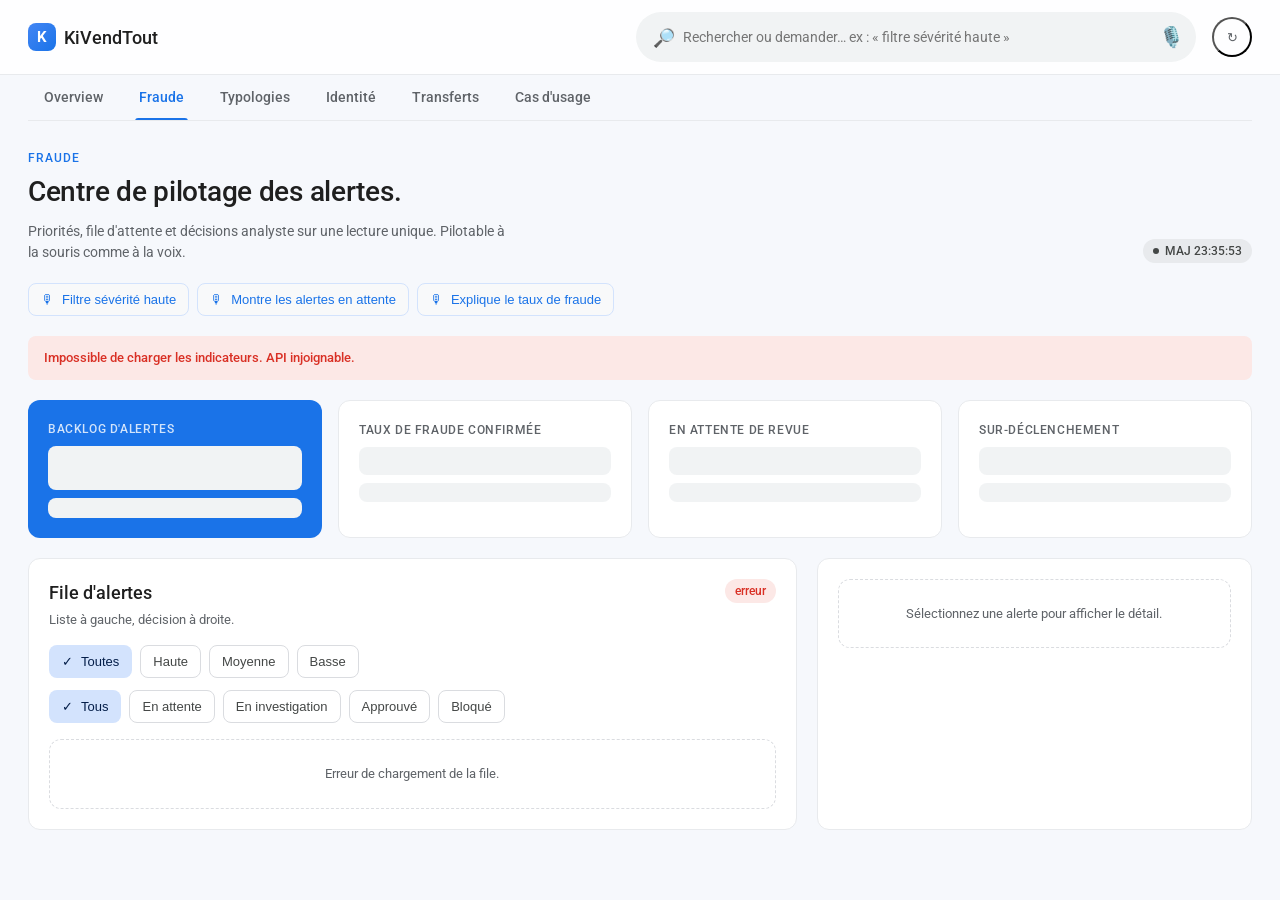
==== commit ee2dae50: "Assistant vocal : actions sur les alertes avec confirmation + IDs courts #N Problème : un assistant " ====
--- a/dashboard/fraud_dashboard.html
+++ b/dashboard/fraud_dashboard.html
@@ -8,6 +8,12 @@
   <link rel="preconnect" href="https://fonts.gstatic.com" crossorigin>
   <link href="https://fonts.googleapis.com/css2?family=Roboto:wght@400;500;700&family=Roboto+Mono&display=swap" rel="stylesheet">
   <link rel="stylesheet" href="theme_v2.css">
+  <style>
+    /* Repère court partagé œil + voix : « dites le numéro 3 » */
+    .kv-num { flex:none; font-weight:700; font-size:13px; color:var(--blue, #1a73e8);
+      background:var(--blue-50, #e8f0fe); border-radius:8px; padding:3px 8px; line-height:1.2;
+      min-width:34px; text-align:center; }
+  </style>
 </head>
 <body>
 <!-- Top app bar : marque + barre de commande (voix + texte) + actions -->
@@ -227,12 +233,15 @@
     $("queue-pill").textContent = high > 0 ? `${KV.fmtNumber(high)} haute(s)` : "mix stable";
     $("queue-pill").className = "badge " + (high > 0 ? "badge--danger" : "badge--info");
 
-    list.innerHTML = visible.map((a) => `
+    list.innerHTML = visible.map((a, i) => `
       <div class="row" role="button" tabindex="0" data-alert-id="${KV.escapeHtml(a.alert_id)}"
            style="cursor:pointer;${a.alert_id === selectedAlertId ? "background:var(--surface-2);border-radius:var(--radius-xs);" : ""}">
-        <div>
-          <div class="row__title">${KV.escapeHtml(a.alert_id)}</div>
-          <div class="row__meta">${statusLabel(a.status)} · client ${KV.escapeHtml(a.customer_id || "—")} · score ${KV.fmtNumber(a.risk_score)} · ${KV.fmtDate(a.alert_timestamp)}</div>
+        <div style="display:flex;align-items:baseline;gap:10px;min-width:0">
+          <span class="kv-num" title="Repère vocal : dites « ${i + 1} »">#${i + 1}</span>
+          <div style="min-width:0">
+            <div class="row__title">Client ${KV.escapeHtml(a.customer_id || "—")} · ${statusLabel(a.status)}</div>
+            <div class="row__meta">score ${KV.fmtNumber(a.risk_score)} · ${KV.fmtDate(a.alert_timestamp)} · ${KV.escapeHtml(a.alert_id)}</div>
+          </div>
         </div>
         <span class="badge badge--${severityVariant(a.severity)}">${severityLabel(a.severity)}</span>
       </div>
@@ -252,12 +261,13 @@
     selectedAlertId = a.alert_id;
     const reasons = Array.isArray(a.fraud_reasons) ? a.fraud_reasons : [];
     const isPending = a.status === "PENDING_REVIEW";
+    const pos = currentAlerts.slice(0, 18).findIndex((x) => x.alert_id === a.alert_id) + 1;
 
     el.innerHTML = `
       <div class="card__head">
         <div>
-          <h2>${KV.escapeHtml(a.alert_id)}</h2>
-          <p>${statusLabel(a.status)} · ${KV.fmtDate(a.alert_timestamp)}</p>
+          <h2>${pos ? `<span class="kv-num">#${pos}</span> ` : ""}Client ${KV.escapeHtml(a.customer_id || "—")}</h2>
+          <p>${statusLabel(a.status)} · ${KV.fmtDate(a.alert_timestamp)} · <span class="muted">${KV.escapeHtml(a.alert_id)}</span></p>
         </div>
         <span class="badge badge--${severityVariant(a.severity)}">${severityLabel(a.severity)}</span>
       </div>
@@ -372,6 +382,44 @@
   // — Repli V1 attendu par voice_control.js si applyVoiceFilter absent —
   window.loadAlerts = loadAlerts;
 
+  // — Contrat voix pour AGIR sur les alertes (avec #N comme repère partagé) —
+  window.KVFraud = {
+    // Liste adressable : numéro visible -> alerte (mêmes #N que la liste à l'écran).
+    listAlerts() {
+      return currentAlerts.slice(0, 18).map((a, i) => ({
+        n: i + 1, id: a.alert_id, customer: a.customer_id || "—",
+        severity: a.severity, severityLabel: severityLabel(a.severity),
+        status: a.status, statusLabel: statusLabel(a.status),
+        pending: a.status === "PENDING_REVIEW",
+      }));
+    },
+    // Résout une référence parlée : numéro, "selected" (affichée), "first", "last".
+    resolveRef(ref) {
+      const list = this.listAlerts();
+      if (!list.length || ref == null) return null;
+      const s = String(ref).toLowerCase().trim();
+      if (s === "selected" || s === "current") return list.find((x) => x.id === selectedAlertId) || list[0];
+      if (s === "first") return list[0];
+      if (s === "last") return list[list.length - 1];
+      const n = parseInt(s, 10);
+      return Number.isNaN(n) ? null : (list.find((x) => x.n === n) || null);
+    },
+    // Exécute la décision (après confirmation humaine côté assistant).
+    async decide(id, decision) {
+      try {
+        const r = await fetch(`${KV.API_URL}/api/alerts/${encodeURIComponent(id)}/decide`, {
+          method: "POST", headers: { "Content-Type": "application/json" },
+          body: JSON.stringify({ decision, decided_by: "assistant-vocal",
+            notes: "Décision via assistant vocal (confirmée à voix)" }),
+        });
+        if (!r.ok) return { ok: false, reason: "HTTP " + r.status };
+        selectedAlertId = id;
+        await Promise.allSettled([loadAlerts(), loadKpis()]);
+        return { ok: true };
+      } catch (e) { return { ok: false, reason: e.message || "réseau" }; }
+    },
+  };
+
   // ======================== Chargement global ========================
   async function load() {
     $("err").classList.remove("show");
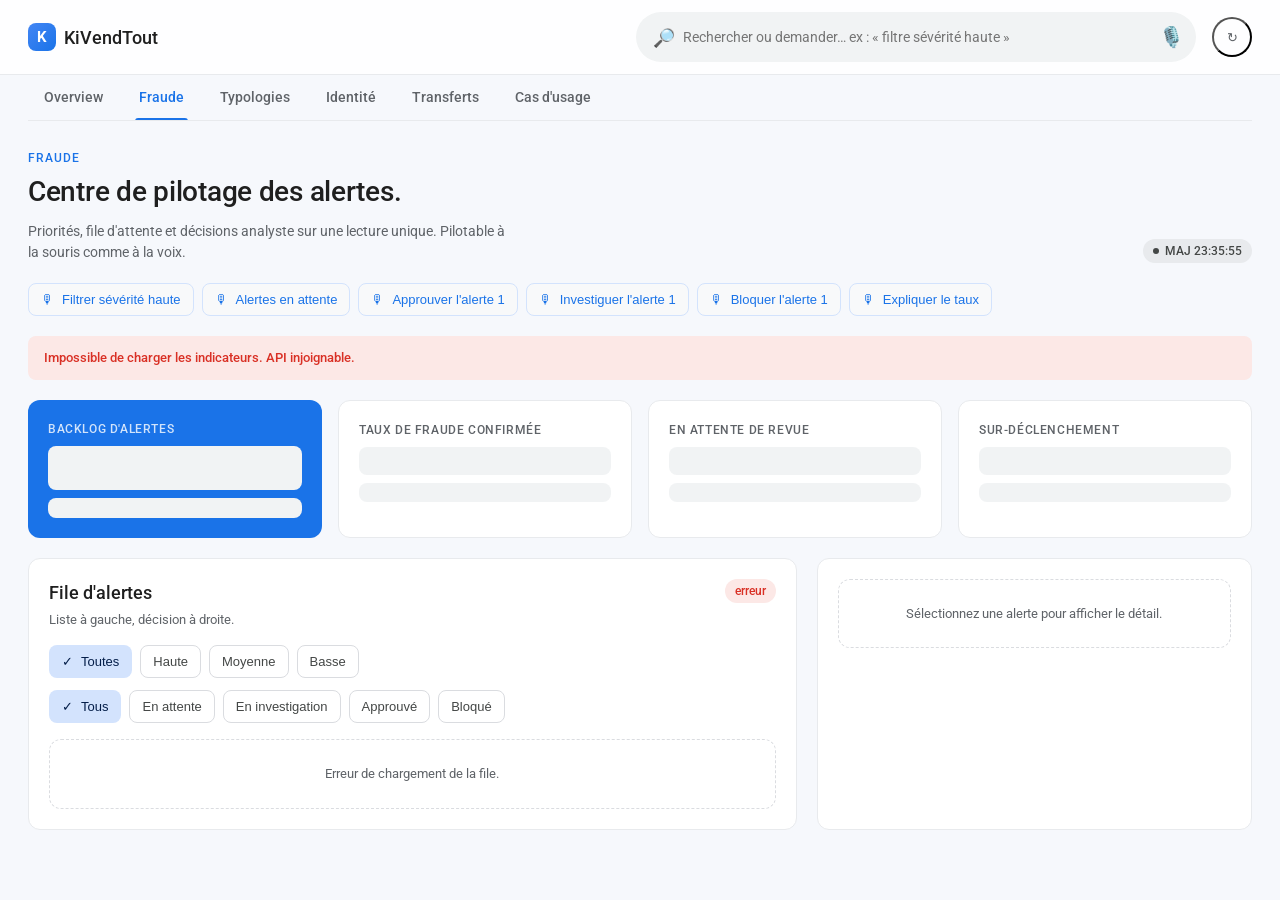
==== commit cf7f1d28: "Chips de suggestion spécifiques par page + commande « résume cette page » - chips repensés page par " ====
--- a/dashboard/fraud_dashboard.html
+++ b/dashboard/fraud_dashboard.html
@@ -46,9 +46,12 @@
 
   <!-- Suggestions : cliquables (souris) = équivalent des commandes vocales -->
   <div class="chip-row" aria-label="Suggestions de commandes">
-    <button class="chip chip--suggest" data-cmd="filtre les fraudes en sévérité haute">Filtre sévérité haute</button>
-    <button class="chip chip--suggest" data-cmd="montre les alertes en attente">Montre les alertes en attente</button>
-    <button class="chip chip--suggest" data-cmd="explique-moi le taux de fraude">Explique le taux de fraude</button>
+    <button class="chip chip--suggest" data-cmd="filtre les fraudes en sévérité haute">Filtrer sévérité haute</button>
+    <button class="chip chip--suggest" data-cmd="montre les alertes en attente">Alertes en attente</button>
+    <button class="chip chip--suggest" data-cmd="approuve l'alerte numéro 1">Approuver l'alerte 1</button>
+    <button class="chip chip--suggest" data-cmd="investigue l'alerte numéro 1">Investiguer l'alerte 1</button>
+    <button class="chip chip--suggest" data-cmd="bloque l'alerte numéro 1">Bloquer l'alerte 1</button>
+    <button class="chip chip--suggest" data-cmd="explique-moi le taux de fraude">Expliquer le taux</button>
   </div>
 
   <div class="error-banner" id="err">Impossible de charger les indicateurs. API injoignable.</div>
